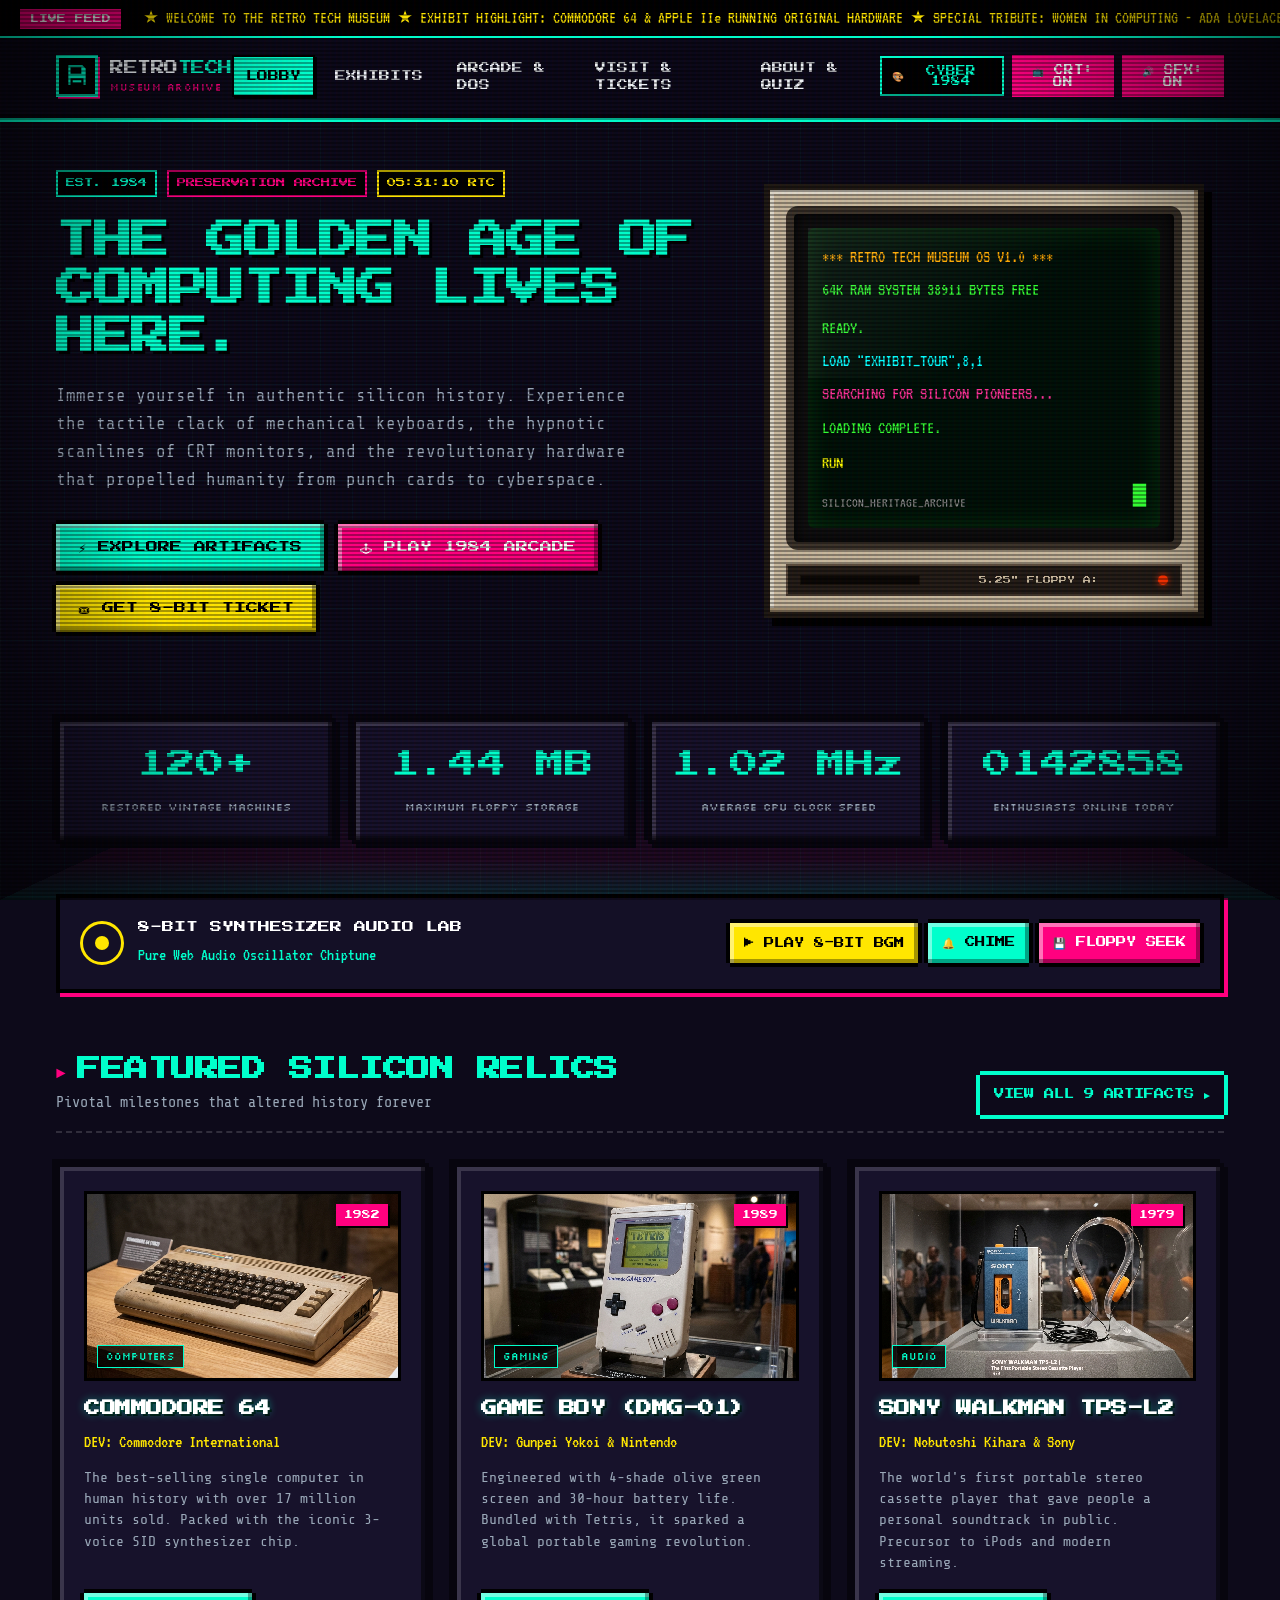
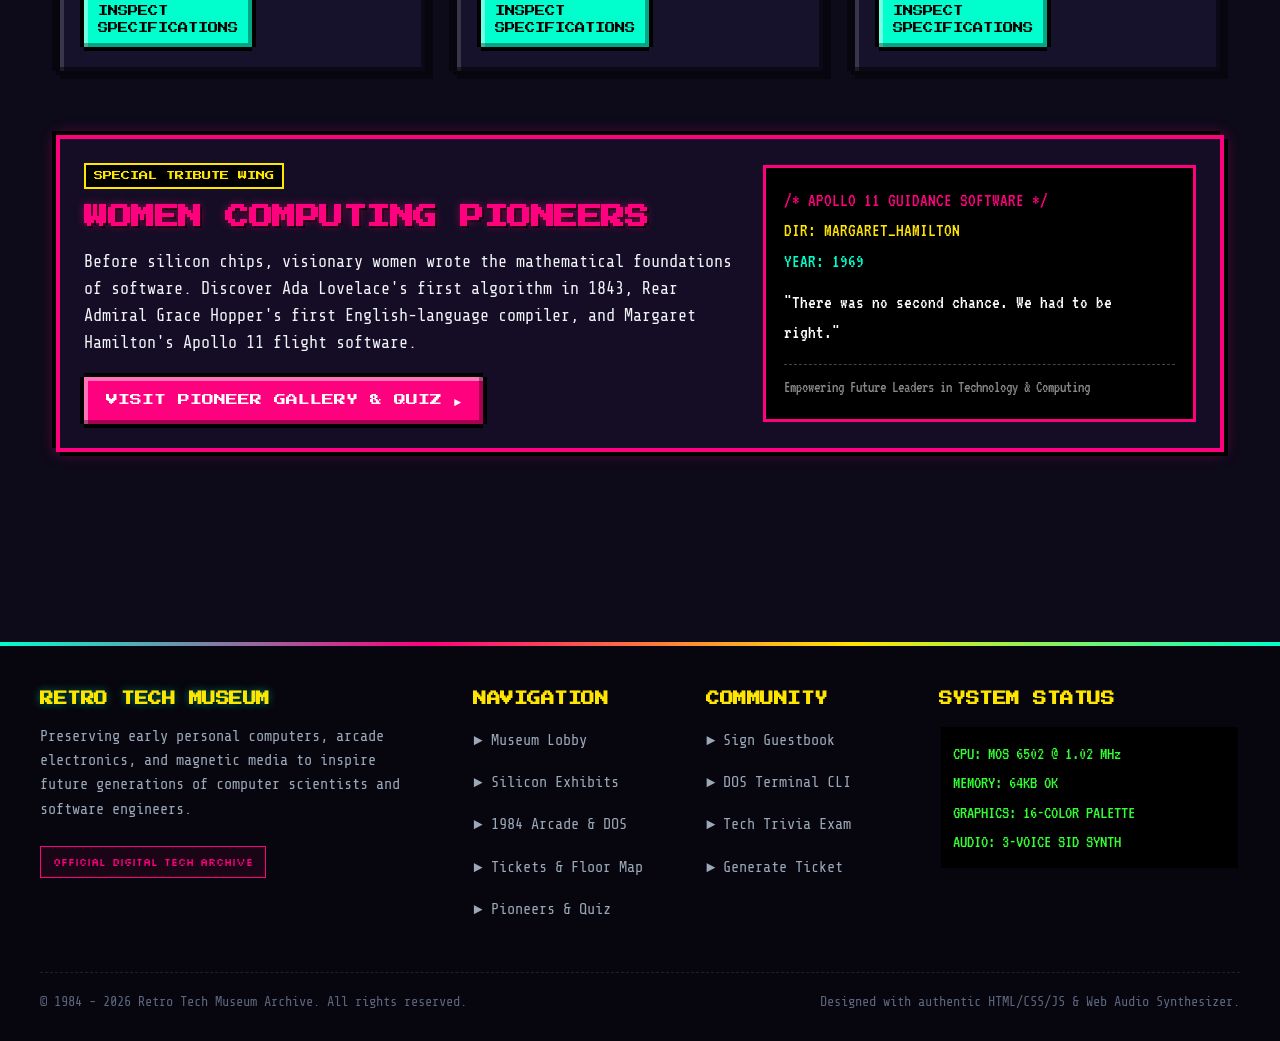
==== index.html @ 1ea94ae6 "first commit" ====
<!DOCTYPE html>
<html lang="en">
<head>
  <meta charset="UTF-8">
  <meta name="viewport" content="width=device-width, initial-scale=1.0">
  <title>Retro Tech Museum | Preserving 8-Bit, Silicon & Computing Heritage</title>
  <meta name="description" content="Step into the golden age of computing. Explore vintage microcomputers, arcade consoles, magnetic media, and the pioneering women who shaped software history.">
  <link rel="icon" type="image/svg+xml" href="favicon.svg">
  <link rel="stylesheet" href="css/style.css">
</head>
<body>
  <!-- CRT Scanline & Phosphor Overlay (Toggleable) -->
  <div id="crt-overlay" aria-hidden="true"></div>

  <!-- Perspective Horizon Grid Line -->
  <div class="cyber-horizon" aria-hidden="true"></div>

  <!-- Top Realtime Vintage Ticker -->
  <div class="retro-ticker-bar">
    <div class="ticker-content">
      <span class="ticker-tag">LIVE FEED</span>
      <span>★ WELCOME TO THE RETRO TECH MUSEUM ★ EXHIBIT HIGHLIGHT: COMMODORE 64 & APPLE IIe RUNNING ORIGINAL HARDWARE ★ SPECIAL TRIBUTE: WOMEN IN COMPUTING - ADA LOVELACE & GRACE HOPPER ★ PRESERVING SILICON HISTORY ★ STATUS: SYSTEM ONLINE 640K RAM OK ★</span>
    </div>
  </div>

  <!-- Global Retro Navigation Bar -->
  <header class="retro-header">
    <div class="nav-container">
      <a href="index.html" class="retro-logo">
        <div class="logo-icon">
          <!-- Pixel Floppy/Monitor SVG Icon -->
          <svg viewBox="0 0 24 24">
            <path d="M4 2h13l3 3v15H4V2zm2 2v6h10V4H6zm0 10v6h12v-6H6zm2 2h8v2H8v-2z"/>
          </svg>
        </div>
        <div class="logo-text">
          <span class="logo-title">RETRO<span>TECH</span></span>
          <span class="logo-subtitle">MUSEUM ARCHIVE</span>
        </div>
      </a>

      <!-- Desktop & Mobile Nav Menu -->
      <nav>
        <ul class="nav-menu">
          <li class="nav-item"><a href="index.html" class="active">LOBBY</a></li>
          <li class="nav-item"><a href="exhibits.html">EXHIBITS</a></li>
          <li class="nav-item"><a href="arcade.html">ARCADE & DOS</a></li>
          <li class="nav-item"><a href="visit.html">VISIT & TICKETS</a></li>
          <li class="nav-item"><a href="about.html">ABOUT & QUIZ</a></li>
        </ul>
      </nav>

      <!-- Hardware & Shader Controls -->
      <div class="header-controls">
        <button id="btn-toggle-theme" class="ctrl-btn" title="Cycle Retro Color Palettes">
          🎨 <span id="current-theme-label">CYBER 1984</span>
        </button>
        <button id="btn-toggle-crt" class="ctrl-btn active" title="Toggle CRT Scanline Shader">
          📺 CRT: ON
        </button>
        <button id="btn-toggle-sfx" class="ctrl-btn active" title="Toggle 8-Bit Audio Effects">
          🔊 SFX: ON
        </button>
        <button class="mobile-toggle" aria-label="Toggle navigation menu">
          ☰
        </button>
      </div>
    </div>
  </header>

  <!-- Main Lobby Page Content -->
  <main class="page-container">
    <!-- Hero Section -->
    <section class="hero-section">
      <div class="hero-content">
        <div class="hero-badge-wrap">
          <span class="pixel-badge">EST. 1984</span>
          <span class="pixel-badge pixel-badge-pink">PRESERVATION ARCHIVE</span>
          <span class="pixel-badge pixel-badge-yellow" id="retro-live-clock">--:--:-- RTC</span>
        </div>

        <h1 class="hero-title glow-text-cyan">
          THE GOLDEN AGE OF COMPUTING LIVES HERE.
        </h1>

        <p class="hero-desc">
          Immerse yourself in authentic silicon history. Experience the tactile clack of mechanical keyboards, the hypnotic scanlines of CRT monitors, and the revolutionary hardware that propelled humanity from punch cards to cyberspace.
        </p>

        <div class="hero-actions">
          <a href="exhibits.html" class="pixel-btn">
            ⚡ EXPLORE ARTIFACTS
          </a>
          <a href="arcade.html" class="pixel-btn pixel-btn-secondary">
            🕹 PLAY 1984 ARCADE
          </a>
          <a href="visit.html" class="pixel-btn pixel-btn-accent">
            🎟 GET 8-BIT TICKET
          </a>
        </div>
      </div>

      <!-- Hero CRT Computer Monitor Visualizer -->
      <div class="hero-visual">
        <div class="retro-pc-case">
          <div class="retro-screen-bezel">
            <div class="retro-screen-inner">
              <div class="screen-glare"></div>
              <div>
                <p style="color: #ffaa00; margin-bottom: 4px;">*** RETRO TECH MUSEUM OS V1.0 ***</p>
                <p>64K RAM SYSTEM  38911 BYTES FREE</p>
                <p style="color: #33ff33; margin-top: 8px;">READY.</p>
                <p style="color: #00ffff; margin-top: 4px;">LOAD "EXHIBIT_TOUR",8,1</p>
                <p style="color: #ff3399; margin-top: 4px;">SEARCHING FOR SILICON PIONEERS...</p>
                <p style="color: #33ff33; margin-top: 4px;">LOADING COMPLETE.</p>
                <p style="color: #ffff00; margin-top: 6px;">RUN</p>
              </div>
              <div style="display: flex; justify-content: space-between; align-items: flex-end;">
                <span style="font-size: 0.9rem; color: #888;">SILICON_HERITAGE_ARCHIVE</span>
                <span style="animation: driveActivity 1s infinite; font-size: 1.4rem;">█</span>
              </div>
            </div>
          </div>
          <div class="floppy-drive-slot">
            <div class="drive-bay"></div>
            <span class="drive-badge-text">5.25" FLOPPY A:</span>
            <div class="drive-led"></div>
          </div>
        </div>
      </div>
    </section>

    <!-- Museum Vital Stats Banner -->
    <section class="museum-stats-strip">
      <div class="pixel-box stat-card">
        <span class="stat-value">120+</span>
        <span class="stat-label">Restored Vintage Machines</span>
      </div>
      <div class="pixel-box stat-card">
        <span class="stat-value">1.44 MB</span>
        <span class="stat-label">Maximum Floppy Storage</span>
      </div>
      <div class="pixel-box stat-card">
        <span class="stat-value">1.02 MHz</span>
        <span class="stat-label">Average CPU Clock Speed</span>
      </div>
      <div class="pixel-box stat-card">
        <span class="stat-value" id="live-visitor-count">0142858</span>
        <span class="stat-label">Enthusiasts Online Today</span>
      </div>
    </section>

    <!-- Native Synthesizer Audio Deck Component -->
    <section class="retro-audio-deck">
      <div class="audio-info">
        <div class="cassette-spool" title="Audio Reel"></div>
        <div>
          <div class="audio-title">8-BIT SYNTHESIZER AUDIO LAB</div>
          <div class="audio-sub">Pure Web Audio Oscillator Chiptune</div>
        </div>
      </div>

      <div class="audio-controls">
        <button id="btn-toggle-bgm" class="pixel-btn pixel-btn-sm pixel-btn-accent">
          ▶ PLAY 8-BIT BGM
        </button>
        <button class="pixel-btn pixel-btn-sm" onclick="if(window.retroAudio) window.retroAudio.playBootChime()">
          🔔 CHIME
        </button>
        <button class="pixel-btn pixel-btn-sm pixel-btn-secondary" onclick="if(window.retroAudio) window.retroAudio.playDiskSeek()">
          💾 FLOPPY SEEK
        </button>
      </div>
    </section>

    <!-- Highlighted Artifacts Showcase -->
    <section style="margin: 60px 0;">
      <div class="section-header">
        <div>
          <h2 class="section-title">FEATURED SILICON RELICS</h2>
          <p class="section-subtitle">Pivotal milestones that altered history forever</p>
        </div>
        <a href="exhibits.html" class="pixel-btn pixel-btn-sm pixel-btn-outline">VIEW ALL 9 ARTIFACTS ►</a>
      </div>

      <div class="exhibits-grid">
        <!-- Card 1: Commodore 64 -->
        <article class="pixel-box pixel-box-interactive exhibit-card">
          <div class="exhibit-img-frame">
            <span class="exhibit-year-pill">1982</span>
            <span class="exhibit-category-tag">COMPUTERS</span>
            <img src="images/c64.jpg" alt="Commodore 64 Real Artifact" class="exhibit-real-img" loading="lazy">
          </div>
          <h3 class="exhibit-title glow-text-cyan">Commodore 64</h3>
          <div class="exhibit-meta">
            <span>DEV: Commodore International</span>
          </div>
          <p class="exhibit-summary">The best-selling single computer in human history with over 17 million units sold. Packed with the iconic 3-voice SID synthesizer chip.</p>
          <div class="exhibit-card-actions">
            <a href="exhibits.html" class="pixel-btn pixel-btn-sm">INSPECT SPECIFICATIONS</a>
          </div>
        </article>

        <!-- Card 2: Game Boy DMG-01 -->
        <article class="pixel-box pixel-box-interactive exhibit-card">
          <div class="exhibit-img-frame">
            <span class="exhibit-year-pill">1989</span>
            <span class="exhibit-category-tag">GAMING</span>
            <img src="images/gameboy.jpg" alt="Game Boy DMG-01 Real Artifact" class="exhibit-real-img" loading="lazy">
          </div>
          <h3 class="exhibit-title glow-text-cyan">Game Boy (DMG-01)</h3>
          <div class="exhibit-meta">
            <span>DEV: Gunpei Yokoi & Nintendo</span>
          </div>
          <p class="exhibit-summary">Engineered with 4-shade olive green screen and 30-hour battery life. Bundled with Tetris, it sparked a global portable gaming revolution.</p>
          <div class="exhibit-card-actions">
            <a href="exhibits.html" class="pixel-btn pixel-btn-sm">INSPECT SPECIFICATIONS</a>
          </div>
        </article>

        <!-- Card 3: Sony Walkman TPS-L2 -->
        <article class="pixel-box pixel-box-interactive exhibit-card">
          <div class="exhibit-img-frame">
            <span class="exhibit-year-pill">1979</span>
            <span class="exhibit-category-tag">AUDIO</span>
            <img src="images/walkman.jpg" alt="Sony Walkman TPS-L2 Real Artifact" class="exhibit-real-img" loading="lazy">
          </div>
          <h3 class="exhibit-title glow-text-cyan">Sony Walkman TPS-L2</h3>
          <div class="exhibit-meta">
            <span>DEV: Nobutoshi Kihara & Sony</span>
          </div>
          <p class="exhibit-summary">The world's first portable stereo cassette player that gave people a personal soundtrack in public. Precursor to iPods and modern streaming.</p>
          <div class="exhibit-card-actions">
            <a href="exhibits.html" class="pixel-btn pixel-btn-sm">INSPECT SPECIFICATIONS</a>
          </div>
        </article>
      </div>
    </section>

    <!-- Pioneer Women in Tech Highlight -->
    <section class="pixel-box pixel-box-pink" style="margin: 50px 0; background: #140d25;">
      <div style="display: grid; grid-template-columns: 1.2fr 0.8fr; gap: 30px; align-items: center;">
        <div>
          <span class="pixel-badge pixel-badge-yellow" style="margin-bottom: 12px;">SPECIAL TRIBUTE WING</span>
          <h2 class="glow-text-pink" style="font-size: 1.5rem; margin-bottom: 14px;">WOMEN COMPUTING PIONEERS</h2>
          <p style="font-family: var(--font-tech); font-size: 1.05rem; line-height: 1.6; margin-bottom: 20px; color: var(--text-main);">
            Before silicon chips, visionary women wrote the mathematical foundations of software. Discover Ada Lovelace's first algorithm in 1843, Rear Admiral Grace Hopper's first English-language compiler, and Margaret Hamilton's Apollo 11 flight software.
          </p>
          <a href="about.html" class="pixel-btn pixel-btn-secondary">
            VISIT PIONEER GALLERY & QUIZ ►
          </a>
        </div>
        <div style="background: #000; border: 3px solid var(--secondary); padding: 18px; font-family: var(--font-terminal); font-size: 1.2rem; color: #ff007f;">
          <p>/* APOLLO 11 GUIDANCE SOFTWARE */</p>
          <p style="color: #ffe600;">DIR: MARGARET_HAMILTON</p>
          <p style="color: #00ffcc;">YEAR: 1969</p>
          <p style="color: #fff; margin-top: 10px;">"There was no second chance. We had to be right."</p>
          <div style="margin-top: 15px; border-top: 1px dashed #444; padding-top: 10px; color: #888; font-size: 1rem;">
            Empowering Future Leaders in Technology & Computing
          </div>
        </div>
      </div>
    </section>
  </main>

  <!-- Global Retro Footer -->
  <footer class="retro-footer">
    <div class="footer-container">
      <div class="footer-col">
        <h4 class="glow-text-cyan">RETRO TECH MUSEUM</h4>
        <p style="font-size: 0.95rem; color: var(--text-muted); margin-bottom: 16px; max-width: 380px;">
          Preserving early personal computers, arcade electronics, and magnetic media to inspire future generations of computer scientists and software engineers.
        </p>
        <span class="school-tribute-badge">Official Digital Tech Archive</span>
      </div>

      <div class="footer-col">
        <h4>NAVIGATION</h4>
        <ul class="footer-links">
          <li><a href="index.html">► Museum Lobby</a></li>
          <li><a href="exhibits.html">► Silicon Exhibits</a></li>
          <li><a href="arcade.html">► 1984 Arcade & DOS</a></li>
          <li><a href="visit.html">► Tickets & Floor Map</a></li>
          <li><a href="about.html">► Pioneers & Quiz</a></li>
        </ul>
      </div>

      <div class="footer-col">
        <h4>COMMUNITY</h4>
        <ul class="footer-links">
          <li><a href="visit.html#guestbook">► Sign Guestbook</a></li>
          <li><a href="arcade.html#terminal">► DOS Terminal CLI</a></li>
          <li><a href="about.html#quiz">► Tech Trivia Exam</a></li>
          <li><a href="visit.html#tickets">► Generate Ticket</a></li>
        </ul>
      </div>

      <div class="footer-col">
        <h4>SYSTEM STATUS</h4>
        <div style="background: #000; border: 2px solid var(--border-dark); padding: 12px; font-family: var(--font-terminal); font-size: 1.15rem; color: #33ff33;">
          <p>CPU: MOS 6502 @ 1.02 MHz</p>
          <p>MEMORY: 64KB OK</p>
          <p>GRAPHICS: 16-COLOR PALETTE</p>
          <p>AUDIO: 3-VOICE SID SYNTH</p>
        </div>
      </div>
    </div>

    <div class="footer-bottom">
      <div>&copy; 1984 - 2026 Retro Tech Museum Archive. All rights reserved.</div>
      <div>Designed with authentic HTML/CSS/JS & Web Audio Synthesizer.</div>
    </div>
  </footer>

  <!-- Scripts -->
  <script src="js/audio.js"></script>
  <script src="js/common.js"></script>
</body>
</html>
---- css/style.css ----
/* ==========================================================================
   RETRO TECH MUSEUM - DESIGN SYSTEM & STYLESHEET
   Authentic 8-Bit / 16-Bit Pixel Aesthetic with CRT Shaders & Modern Polish
   Fully Mobile-Responsive, Touch-Optimized & Enhanced UX Layout
   ========================================================================== */

/* --- GOOGLE FONTS IMPORT --- */
@import url('https://fonts.googleapis.com/css2?family=Press+Start+2P&family=VT323&family=Silkscreen:wght@400;700&family=Share+Tech+Mono&display=swap');

/* --- CSS VARIABLES & THEMES --- */
:root {
  /* Default Palette: Neon Cyber Arcade (1984) */
  --bg-deep: #0d0a1a;
  --bg-surface: #17122b;
  --bg-card: #201a3d;
  --bg-card-hover: #2b2252;
  
  --primary: #00ffcc;       /* Cyber Teal */
  --primary-glow: rgba(0, 255, 204, 0.45);
  --secondary: #ff007f;     /* Synth Neon Pink */
  --secondary-glow: rgba(255, 0, 127, 0.45);
  --accent: #ffe600;        /* Retro Arcade Yellow */
  --accent-glow: rgba(255, 230, 0, 0.4);
  --purple: #9d4edd;
  --purple-glow: rgba(157, 78, 221, 0.4);
  
  --text-main: #f0f4f8;
  --text-muted: #9aa8b8;
  --text-dim: #5c677d;
  
  --pixel-border-color: #00ffcc;
  --border-dark: #07050e;
  
  /* Fonts */
  --font-pixel: 'Press Start 2P', monospace, system-ui;
  --font-pixel-condensed: 'Silkscreen', monospace;
  --font-terminal: 'VT323', monospace;
  --font-tech: 'Share Tech Mono', monospace;

  /* Spacing */
  --pixel-unit: 4px;
  --nav-height: 76px;
  --container-max: 1200px;
}

/* Phosphor Green CRT Theme */
body.theme-phosphor {
  --bg-deep: #041008;
  --bg-surface: #0a1f10;
  --bg-card: #0f2d18;
  --bg-card-hover: #153e21;
  --primary: #33ff33;
  --primary-glow: rgba(51, 255, 51, 0.5);
  --secondary: #20bf20;
  --secondary-glow: rgba(32, 191, 32, 0.4);
  --accent: #80ff80;
  --accent-glow: rgba(128, 255, 128, 0.4);
  --text-main: #b8ffb8;
  --text-muted: #5caa5c;
  --pixel-border-color: #33ff33;
}

/* Amber CRT Theme */
body.theme-amber {
  --bg-deep: #140b00;
  --bg-surface: #221200;
  --bg-card: #331d03;
  --bg-card-hover: #482a06;
  --primary: #ffaa00;
  --primary-glow: rgba(255, 170, 0, 0.5);
  --secondary: #ff6600;
  --secondary-glow: rgba(255, 102, 0, 0.4);
  --accent: #ffd166;
  --accent-glow: rgba(255, 209, 102, 0.4);
  --text-main: #ffe4b3;
  --text-muted: #aa7d39;
  --pixel-border-color: #ffaa00;
}

/* Game Boy DMG Classic Theme */
body.theme-gameboy {
  --bg-deep: #0f380f;
  --bg-surface: #306230;
  --bg-card: #306230;
  --bg-card-hover: #427c42;
  --primary: #9bbc0f;
  --primary-glow: rgba(155, 188, 15, 0.4);
  --secondary: #8bac0f;
  --secondary-glow: rgba(139, 172, 15, 0.4);
  --accent: #e0f8d0;
  --accent-glow: rgba(224, 248, 208, 0.4);
  --text-main: #e0f8d0;
  --text-muted: #9bbc0f;
  --pixel-border-color: #9bbc0f;
}

/* --- BASE & RESETS --- */
*, *::before, *::after {
  box-sizing: border-box;
  margin: 0;
  padding: 0;
  -webkit-tap-highlight-color: transparent;
}

html {
  font-size: 16px;
  scroll-behavior: smooth;
  image-rendering: pixelated;
  image-rendering: -moz-crisp-edges;
  image-rendering: crisp-edges;
}

body {
  background-color: var(--bg-deep);
  color: var(--text-main);
  font-family: var(--font-tech);
  line-height: 1.6;
  overflow-x: hidden;
  position: relative;
  min-height: 100vh;
  cursor: url("data:image/svg+xml,%3Csvg xmlns='http://www.w3.org/2000/svg' width='20' height='20' viewBox='0 0 20 20'%3E%3Cpolygon points='0,0 0,16 5,12 8,19 11,18 8,11 15,11' fill='%2300ffcc' stroke='%23000' stroke-width='1'/%3E%3C/svg%3E"), auto;
  transition: background-color 0.3s ease, color 0.3s ease;
}

a, button, input, select, textarea {
  cursor: url("data:image/svg+xml,%3Csvg xmlns='http://www.w3.org/2000/svg' width='20' height='20' viewBox='0 0 20 20'%3E%3Cpolygon points='5,0 8,0 8,7 13,7 13,10 8,10 8,16 5,16' fill='%23ff007f' stroke='%23000' stroke-width='1' transform='rotate(20 10 10)'/%3E%3C/svg%3E"), pointer;
}

/* Accessible focus styling */
:focus-visible {
  outline: 3px solid var(--accent);
  outline-offset: 3px;
}

/* Background Retro Grid Matrix */
body::before {
  content: "";
  position: fixed;
  top: 0;
  left: 0;
  width: 100%;
  height: 100%;
  background-image: 
    linear-gradient(rgba(0, 255, 204, 0.04) 1px, transparent 1px),
    linear-gradient(90deg, rgba(0, 255, 204, 0.04) 1px, transparent 1px);
  background-size: 32px 32px;
  pointer-events: none;
  z-index: -2;
}

/* Animated Horizon Cyber Sunset Line on Pages */
.cyber-horizon {
  position: fixed;
  bottom: 0;
  left: 0;
  width: 100%;
  height: 220px;
  background: linear-gradient(180deg, transparent 0%, rgba(255, 0, 127, 0.08) 70%, rgba(0, 255, 204, 0.12) 100%);
  pointer-events: none;
  z-index: -1;
  transform: perspective(300px) rotateX(45deg);
  transform-origin: bottom center;
}

/* --- CRT SCANLINES & SCREEN EFFECT (TOGGLEABLE) --- */
#crt-overlay {
  position: fixed;
  top: 0;
  left: 0;
  width: 100vw;
  height: 100vh;
  pointer-events: none;
  z-index: 99999;
  background: 
    linear-gradient(rgba(18, 16, 16, 0) 50%, rgba(0, 0, 0, 0.35) 50%),
    linear-gradient(90deg, rgba(255, 0, 0, 0.03), rgba(0, 255, 0, 0.01), rgba(0, 0, 255, 0.03));
  background-size: 100% 4px, 6px 100%;
  opacity: 0.95;
  transition: opacity 0.3s ease;
}

#crt-overlay::before {
  content: " ";
  display: block;
  position: absolute;
  top: 0; left: 0; bottom: 0; right: 0;
  background: radial-gradient(circle at center, transparent 65%, rgba(0, 0, 0, 0.6) 100%);
  pointer-events: none;
}

#crt-overlay.disabled {
  display: none !important;
}

/* Subtle Screen Flicker */
@keyframes flicker {
  0% { opacity: 0.97; }
  50% { opacity: 1; }
  52% { opacity: 0.92; }
  54% { opacity: 0.99; }
  100% { opacity: 0.97; }
}

body.crt-flicker-active #crt-overlay {
  animation: flicker 0.15s infinite;
}

/* --- RETRO SYSTEM BOOT PRELOADER --- */
#retro-preloader {
  position: fixed;
  top: 0;
  left: 0;
  width: 100vw;
  height: 100vh;
  background: #05030a;
  z-index: 999999;
  display: flex;
  align-items: center;
  justify-content: center;
  padding: 20px;
  transition: opacity 0.45s cubic-bezier(0.16, 1, 0.3, 1), visibility 0.45s ease;
}

#retro-preloader.loaded {
  opacity: 0;
  visibility: hidden;
  pointer-events: none;
}

.preloader-terminal {
  max-width: 540px;
  width: 100%;
  background: #000;
  border: 4px solid var(--primary);
  box-shadow: 
    -6px -6px 0 0 #000,
    6px 6px 0 0 #000,
    0 0 35px var(--primary-glow);
  padding: 24px;
  font-family: var(--font-terminal);
  color: #33ff33;
  position: relative;
}

.preloader-header {
  display: flex;
  justify-content: space-between;
  border-bottom: 2px solid #222;
  padding-bottom: 8px;
  margin-bottom: 16px;
  font-size: 1.15rem;
  color: #888;
}

.preloader-content {
  font-size: 1.25rem;
  line-height: 1.5;
}

.preloader-line {
  margin-bottom: 6px;
}

.preloader-progress-wrap {
  margin: 18px 0;
  display: flex;
  align-items: center;
  gap: 12px;
}

.preloader-progress-bar {
  flex-grow: 1;
  height: 18px;
  background: #111;
  border: 2px solid var(--primary);
  padding: 2px;
  position: relative;
}

.preloader-progress-fill {
  height: 100%;
  width: 0%;
  background: var(--primary);
  box-shadow: 0 0 10px var(--primary-glow);
  transition: width 0.12s ease;
}

.preloader-pct {
  font-family: var(--font-pixel);
  font-size: 0.65rem;
  color: var(--accent);
  min-width: 48px;
}

.preloader-status {
  font-size: 1.25rem;
  margin-top: 10px;
}

.preloader-blink {
  animation: preloaderCursor 0.7s infinite;
}

@keyframes preloaderCursor {
  0%, 100% { opacity: 1; }
  50% { opacity: 0; }
}

.preloader-footer {
  margin-top: 18px;
  padding-top: 10px;
  border-top: 1px dashed #333;
  display: flex;
  justify-content: space-between;
  align-items: center;
  font-size: 0.95rem;
  color: #666;
}

.preloader-skip-btn {
  background: transparent;
  border: 1px solid var(--secondary);
  color: var(--secondary);
  font-family: var(--font-pixel);
  font-size: 0.55rem;
  padding: 4px 8px;
  cursor: pointer;
  transition: all 0.15s ease;
}

.preloader-skip-btn:hover {
  background: var(--secondary);
  color: #fff;
}

/* --- TYPOGRAPHY --- */
h1, h2, h3, h4, .pixel-font {
  font-family: var(--font-pixel);
  letter-spacing: -0.5px;
  line-height: 1.4;
  text-transform: uppercase;
}

.sub-pixel-font {
  font-family: var(--font-pixel-condensed);
  letter-spacing: 0.5px;
}

.terminal-font {
  font-family: var(--font-terminal);
  font-size: 1.35rem;
  letter-spacing: 1px;
}

.glow-text-cyan {
  color: var(--primary);
  text-shadow: 0 0 8px var(--primary-glow), 2px 2px 0px #000;
}

.glow-text-pink {
  color: var(--secondary);
  text-shadow: 0 0 8px var(--secondary-glow), 2px 2px 0px #000;
}

.glow-text-yellow {
  color: var(--accent);
  text-shadow: 0 0 8px var(--accent-glow), 2px 2px 0px #000;
}

/* --- PIXEL BOX & BORDER UTILITIES --- */
.pixel-box {
  background: var(--bg-surface);
  position: relative;
  border: 4px solid var(--border-dark);
  box-shadow: 
    -4px -4px 0 0 var(--border-dark),
    4px 4px 0 0 var(--border-dark),
    inset -4px -4px 0 0 rgba(0, 0, 0, 0.5),
    inset 4px 4px 0 0 rgba(255, 255, 255, 0.15);
  padding: 24px;
  transition: transform 0.2s cubic-bezier(0.1, 0.9, 0.2, 1), box-shadow 0.2s ease, border-color 0.2s ease;
}

.pixel-box-interactive:hover {
  transform: translateY(-4px);
  border-color: var(--primary);
  box-shadow: 
    -4px -4px 0 0 var(--border-dark),
    4px 4px 0 0 var(--border-dark),
    0 8px 16px var(--primary-glow);
}

.pixel-box-cyan {
  border-color: var(--primary);
  box-shadow: 
    -4px -4px 0 0 #000,
    4px 4px 0 0 #000,
    0 0 14px var(--primary-glow);
}

.pixel-box-pink {
  border-color: var(--secondary);
  box-shadow: 
    -4px -4px 0 0 #000,
    4px 4px 0 0 #000,
    0 0 14px var(--secondary-glow);
}

.pixel-box-yellow {
  border-color: var(--accent);
  box-shadow: 
    -4px -4px 0 0 #000,
    4px 4px 0 0 #000,
    0 0 14px var(--accent-glow);
}

/* --- PIXEL BUTTONS --- */
.pixel-btn {
  display: inline-flex;
  align-items: center;
  justify-content: center;
  gap: 10px;
  font-family: var(--font-pixel);
  font-size: 0.75rem;
  padding: 14px 22px;
  min-height: 44px; /* Touch target excellence */
  text-decoration: none;
  text-transform: uppercase;
  color: #000;
  background-color: var(--primary);
  border: none;
  position: relative;
  box-shadow: 
    -4px 0 0 0 #000,
    4px 0 0 0 #000,
    0 -4px 0 0 #000,
    0 4px 0 0 #000,
    inset -4px -4px 0 0 rgba(0, 0, 0, 0.35),
    inset 4px 4px 0 0 rgba(255, 255, 255, 0.45);
  cursor: pointer;
  transition: all 0.1s ease;
  user-select: none;
  touch-action: manipulation;
}

.pixel-btn:hover {
  background-color: #fff;
  color: #000;
  box-shadow: 
    -4px 0 0 0 #000,
    4px 0 0 0 #000,
    0 -4px 0 0 #000,
    0 4px 0 0 #000,
    0 0 12px var(--primary-glow);
}

.pixel-btn:active {
  transform: translateY(3px);
  box-shadow: 
    -4px 0 0 0 #000,
    4px 0 0 0 #000,
    0 -4px 0 0 #000,
    0 4px 0 0 #000,
    inset 4px 4px 0 0 rgba(0, 0, 0, 0.5);
}

.pixel-btn-secondary {
  background-color: var(--secondary);
  color: #fff;
}
.pixel-btn-secondary:hover {
  background-color: #ff3399;
  color: #fff;
  box-shadow: 
    -4px 0 0 0 #000,
    4px 0 0 0 #000,
    0 -4px 0 0 #000,
    0 4px 0 0 #000,
    0 0 14px var(--secondary-glow);
}

.pixel-btn-accent {
  background-color: var(--accent);
  color: #000;
}
.pixel-btn-accent:hover {
  background-color: #fff266;
  color: #000;
  box-shadow: 
    -4px 0 0 0 #000,
    4px 0 0 0 #000,
    0 -4px 0 0 #000,
    0 4px 0 0 #000,
    0 0 14px var(--accent-glow);
}

.pixel-btn-outline {
  background: transparent;
  color: var(--primary);
  box-shadow: 
    -4px 0 0 0 var(--primary),
    4px 0 0 0 var(--primary),
    0 -4px 0 0 var(--primary),
    0 4px 0 0 var(--primary);
}
.pixel-btn-outline:hover {
  background-color: var(--primary);
  color: #000;
}

.pixel-btn-sm {
  font-size: 0.65rem;
  padding: 10px 14px;
  min-height: 40px;
}

/* --- BADGES & TAGS --- */
.pixel-badge {
  display: inline-block;
  font-family: var(--font-pixel);
  font-size: 0.58rem;
  padding: 4px 8px;
  background-color: #000;
  border: 2px solid var(--primary);
  color: var(--primary);
  text-transform: uppercase;
}
.pixel-badge-pink {
  border-color: var(--secondary);
  color: var(--secondary);
}
.pixel-badge-yellow {
  border-color: var(--accent);
  color: var(--accent);
}

/* --- HEADER & NAVIGATION BAR --- */
.retro-header {
  position: sticky;
  top: 0;
  width: 100%;
  z-index: 1000;
  background: rgba(13, 10, 26, 0.95);
  backdrop-filter: blur(10px);
  border-bottom: 4px solid var(--border-dark);
  box-shadow: 0 4px 0 0 var(--primary);
}

.nav-container {
  max-width: var(--container-max);
  margin: 0 auto;
  padding: 0 16px;
  height: var(--nav-height);
  display: flex;
  align-items: center;
  justify-content: space-between;
}

/* Brand Logo */
.retro-logo {
  display: flex;
  align-items: center;
  gap: 12px;
  text-decoration: none;
  color: inherit;
  flex-shrink: 0;
}

.logo-icon {
  width: 42px;
  height: 42px;
  background: #000;
  border: 3px solid var(--primary);
  display: flex;
  align-items: center;
  justify-content: center;
  position: relative;
  box-shadow: 2px 2px 0 0 var(--secondary);
}

.logo-icon svg {
  width: 26px;
  height: 26px;
  fill: var(--primary);
}

.logo-text {
  display: flex;
  flex-direction: column;
}

.logo-title {
  font-family: var(--font-pixel);
  font-size: 0.88rem;
  color: var(--text-main);
  letter-spacing: -0.5px;
}

.logo-title span {
  color: var(--primary);
}

.logo-subtitle {
  font-family: var(--font-pixel-condensed);
  font-size: 0.6rem;
  color: var(--secondary);
  letter-spacing: 0.5px;
}

/* Nav Links */
.nav-menu {
  display: flex;
  align-items: center;
  list-style: none;
  gap: 6px;
}

.nav-item a {
  display: block;
  font-family: var(--font-pixel);
  font-size: 0.68rem;
  padding: 10px 12px;
  color: var(--text-main);
  text-decoration: none;
  position: relative;
  transition: all 0.15s ease;
  border: 2px solid transparent;
}

.nav-item a:hover {
  color: var(--primary);
  border-color: var(--primary);
  background: rgba(0, 255, 204, 0.1);
  transform: translateY(-2px);
}

.nav-item a.active {
  color: #000;
  background-color: var(--primary);
  border-color: #000;
  box-shadow: 2px 2px 0 0 #000;
}

/* Control Hub (Theme, Sound, CRT) */
.header-controls {
  display: flex;
  align-items: center;
  gap: 8px;
}

.ctrl-btn {
  background: #000;
  border: 2px solid var(--primary);
  color: var(--primary);
  font-family: var(--font-pixel);
  font-size: 0.6rem;
  padding: 8px 10px;
  min-height: 38px;
  cursor: pointer;
  display: flex;
  align-items: center;
  gap: 6px;
  transition: all 0.15s ease;
  user-select: none;
  touch-action: manipulation;
}

.ctrl-btn:hover {
  background: var(--primary);
  color: #000;
}

.ctrl-btn.active {
  background: var(--secondary);
  border-color: var(--secondary);
  color: #fff;
}

/* Mobile Toggle Hamburger */
.mobile-toggle {
  display: none;
  background: #000;
  border: 2px solid var(--primary);
  color: var(--primary);
  padding: 8px 12px;
  min-height: 42px;
  min-width: 44px;
  font-size: 1.3rem;
  cursor: pointer;
  user-select: none;
  touch-action: manipulation;
}

/* Top Ticker Bar */
.retro-ticker-bar {
  background: #000;
  color: var(--accent);
  border-bottom: 2px solid var(--primary);
  font-family: var(--font-terminal);
  font-size: 1.1rem;
  padding: 4px 0;
  overflow: hidden;
  white-space: nowrap;
  display: flex;
  align-items: center;
}

.ticker-tag {
  background: var(--secondary);
  color: #fff;
  font-family: var(--font-pixel);
  font-size: 0.55rem;
  padding: 3px 10px;
  margin-right: 15px;
  display: inline-block;
  flex-shrink: 0;
}

.ticker-content {
  display: inline-block;
  animation: tickerScroll 30s linear infinite;
  padding-left: 20px;
}

@keyframes tickerScroll {
  0% { transform: translateX(0); }
  100% { transform: translateX(-50%); }
}

/* --- MAIN CONTAINER --- */
.page-container {
  max-width: var(--container-max);
  margin: 0 auto;
  padding: 32px 16px 80px;
}

/* --- HERO SECTION (INDEX) --- */
.hero-section {
  display: grid;
  grid-template-columns: 1.15fr 0.85fr;
  gap: 40px;
  align-items: center;
  padding: 20px 0 50px;
}

.hero-badge-wrap {
  display: flex;
  gap: 10px;
  margin-bottom: 20px;
  flex-wrap: wrap;
}

.hero-title {
  font-size: clamp(1.4rem, 3.5vw, 2.4rem);
  line-height: 1.25;
  margin-bottom: 20px;
  text-shadow: 3px 3px 0 #000;
}

.hero-desc {
  font-size: clamp(0.95rem, 1.8vw, 1.1rem);
  color: var(--text-muted);
  margin-bottom: 30px;
  font-family: var(--font-tech);
  max-width: 580px;
}

.hero-actions {
  display: flex;
  gap: 14px;
  flex-wrap: wrap;
}

/* Hero CRT Computer Monitor Visualizer */
.hero-visual {
  position: relative;
  display: flex;
  justify-content: center;
  width: 100%;
}

.retro-pc-case {
  width: 100%;
  max-width: 440px;
  background: #c8b99e; /* Beige Vintage PC plastic */
  border: 6px solid #201a14;
  box-shadow: 
    8px 8px 0 0 #000,
    inset -4px -4px 0 0 #9f8c6e,
    inset 4px 4px 0 0 #ded7c7;
  padding: 16px;
  position: relative;
}

.retro-screen-bezel {
  background: #111;
  border: 8px solid #3d352b;
  border-radius: 12px;
  padding: 14px;
  box-shadow: inset 0 0 16px rgba(0, 0, 0, 0.9);
  position: relative;
  overflow: hidden;
}

.retro-screen-inner {
  background: #001108;
  border-radius: 6px;
  min-height: 220px;
  padding: 14px;
  color: #33ff33;
  font-family: var(--font-terminal);
  font-size: 1.15rem;
  display: flex;
  flex-direction: column;
  justify-content: space-between;
  box-shadow: inset 0 0 30px rgba(51, 255, 51, 0.15);
  position: relative;
}

.screen-glare {
  position: absolute;
  top: 0;
  left: 0;
  width: 100%;
  height: 50%;
  background: linear-gradient(135deg, rgba(255, 255, 255, 0.08) 0%, transparent 60%);
  pointer-events: none;
}

.floppy-drive-slot {
  margin-top: 14px;
  display: flex;
  justify-content: space-between;
  align-items: center;
  background: #251e18;
  padding: 8px 12px;
  border: 2px solid #5a4b3c;
}

.drive-bay {
  width: 120px;
  height: 10px;
  background: #0c0906;
  border: 1px solid #1a130c;
  position: relative;
}

.drive-led {
  width: 10px;
  height: 10px;
  background: #ff3300;
  border-radius: 50%;
  box-shadow: 0 0 6px #ff3300;
  animation: driveActivity 1.8s infinite;
}

@keyframes driveActivity {
  0%, 100% { opacity: 0.3; }
  50% { opacity: 1; }
  60% { opacity: 0.1; }
  75% { opacity: 1; }
}

.drive-badge-text {
  font-family: var(--font-pixel);
  font-size: 0.5rem;
  color: #c8b99e;
}

/* --- STATS COUNTER STRIP --- */
.museum-stats-strip {
  display: grid;
  grid-template-columns: repeat(4, 1fr);
  gap: 16px;
  margin: 36px 0 50px;
}

.stat-card {
  text-align: center;
  padding: 20px 10px;
}

.stat-value {
  font-family: var(--font-pixel);
  font-size: clamp(1.2rem, 3vw, 1.8rem);
  color: var(--primary);
  margin-bottom: 6px;
  display: block;
}

.stat-label {
  font-family: var(--font-pixel-condensed);
  font-size: 0.7rem;
  color: var(--text-muted);
  text-transform: uppercase;
}

/* --- SECTION HEADERS --- */
.section-header {
  margin-bottom: 30px;
  display: flex;
  justify-content: space-between;
  align-items: flex-end;
  flex-wrap: wrap;
  gap: 16px;
  border-bottom: 2px dashed rgba(255, 255, 255, 0.15);
  padding-bottom: 16px;
}

.section-title {
  font-size: clamp(1.1rem, 2.5vw, 1.5rem);
  color: var(--primary);
  display: flex;
  align-items: center;
  gap: 12px;
}

.section-title::before {
  content: "►";
  color: var(--secondary);
  font-size: 1rem;
}

.section-subtitle {
  color: var(--text-muted);
  font-size: 0.95rem;
  margin-top: 4px;
}

/* --- EXHIBIT CARDS GRID --- */
.exhibits-grid {
  display: grid;
  grid-template-columns: repeat(auto-fill, minmax(290px, 1fr));
  gap: 24px;
}

.exhibit-card {
  display: flex;
  flex-direction: column;
  height: 100%;
  position: relative;
}

.exhibit-img-frame {
  height: 190px;
  background: #090714;
  border: 3px solid #000;
  margin-bottom: 16px;
  position: relative;
  display: flex;
  align-items: center;
  justify-content: center;
  overflow: hidden;
}

.exhibit-real-img {
  width: 100%;
  height: 100%;
  object-fit: cover;
  display: block;
  transition: transform 0.3s ease;
}

.exhibit-card:hover .exhibit-real-img {
  transform: scale(1.06);
}

.exhibit-pixel-svg {
  width: 100%;
  height: 100%;
  display: flex;
  align-items: center;
  justify-content: center;
}

.exhibit-img-frame svg {
  width: 75%;
  height: 75%;
  max-width: 140px;
  transition: transform 0.3s ease;
}

.exhibit-card:hover .exhibit-img-frame svg {
  transform: scale(1.08);
}

.img-view-toggle-btn {
  position: absolute;
  top: 10px;
  left: 10px;
  background: rgba(0, 0, 0, 0.85);
  border: 1px solid var(--accent);
  color: var(--accent);
  font-family: var(--font-pixel);
  font-size: 0.52rem;
  padding: 4px 7px;
  cursor: pointer;
  z-index: 5;
  transition: all 0.15s ease;
  user-select: none;
}

.img-view-toggle-btn:hover {
  background: var(--accent);
  color: #000;
}

.exhibit-year-pill {
  position: absolute;
  top: 10px;
  right: 10px;
  background: var(--secondary);
  color: #fff;
  font-family: var(--font-pixel);
  font-size: 0.55rem;
  padding: 4px 8px;
  box-shadow: 2px 2px 0 0 #000;
  z-index: 5;
}

.exhibit-category-tag {
  position: absolute;
  bottom: 10px;
  left: 10px;
  background: rgba(0, 0, 0, 0.8);
  color: var(--primary);
  font-family: var(--font-pixel-condensed);
  font-size: 0.65rem;
  padding: 2px 8px;
  border: 1px solid var(--primary);
}

.exhibit-title {
  font-size: 1rem;
  margin-bottom: 8px;
  color: #fff;
}

.exhibit-meta {
  display: flex;
  gap: 12px;
  margin-bottom: 10px;
  font-family: var(--font-terminal);
  font-size: 1.15rem;
  color: var(--accent);
}

.exhibit-summary {
  font-size: 0.92rem;
  color: var(--text-muted);
  margin-bottom: 20px;
  flex-grow: 1;
  min-height: 52px;
  line-height: 1.45;
}

.exhibit-card-actions {
  display: grid;
  grid-template-columns: 1fr 1fr;
  gap: 10px;
  margin-top: auto;
  width: 100%;
}

.exhibit-card-actions .pixel-btn {
  width: 100%;
  justify-content: center;
}

/* --- AUDIO PLAYER COMPONENT (CASSETTE / SYNTH) --- */
.retro-audio-deck {
  background: #141026;
  border: 4px solid #000;
  box-shadow: 4px 4px 0 0 var(--secondary);
  padding: 20px;
  display: flex;
  align-items: center;
  justify-content: space-between;
  flex-wrap: wrap;
  gap: 16px;
  margin: 36px 0;
}

.audio-info {
  display: flex;
  align-items: center;
  gap: 14px;
}

.cassette-spool {
  width: 44px;
  height: 44px;
  border: 3px solid var(--accent);
  border-radius: 50%;
  display: flex;
  align-items: center;
  justify-content: center;
  position: relative;
  flex-shrink: 0;
  animation: rotateSpool 4s linear infinite;
  animation-play-state: paused;
}

.cassette-spool.playing {
  animation-play-state: running;
}

@keyframes rotateSpool {
  100% { transform: rotate(360deg); }
}

.cassette-spool::after {
  content: "";
  width: 14px;
  height: 14px;
  background: var(--accent);
  border-radius: 50%;
}

.audio-title {
  font-family: var(--font-pixel);
  font-size: 0.75rem;
  color: #fff;
  margin-bottom: 4px;
}

.audio-sub {
  font-family: var(--font-terminal);
  font-size: 1.1rem;
  color: var(--primary);
}

.audio-controls {
  display: flex;
  gap: 10px;
  flex-wrap: wrap;
}

/* --- TIMELINE COMPONENT --- */
.timeline-track {
  position: relative;
  padding: 20px 0;
}

.timeline-track::before {
  content: '';
  position: absolute;
  left: 20px;
  top: 0;
  bottom: 0;
  width: 4px;
  background: var(--primary);
  box-shadow: 0 0 10px var(--primary-glow);
}

.timeline-item {
  position: relative;
  padding-left: 54px;
  margin-bottom: 36px;
}

.timeline-marker {
  position: absolute;
  left: 10px;
  top: 0;
  width: 24px;
  height: 24px;
  background: #000;
  border: 4px solid var(--secondary);
  box-shadow: 2px 2px 0 0 #000;
}

.timeline-content {
  background: var(--bg-surface);
  border: 3px solid var(--border-dark);
  padding: 18px;
  box-shadow: 4px 4px 0 0 #000;
}

.timeline-year {
  font-family: var(--font-pixel);
  font-size: 0.78rem;
  color: var(--accent);
  margin-bottom: 8px;
}

/* --- ARCADE GAME CANVAS & TERMINAL --- */
.arcade-viewport-frame {
  background: #050409;
  border: 8px solid #201a3d;
  box-shadow: 
    -4px -4px 0 0 #000,
    4px 4px 0 0 #000,
    0 0 24px rgba(0, 255, 204, 0.2);
  padding: 12px;
  position: relative;
  display: flex;
  flex-direction: column;
  align-items: center;
  width: 100%;
}

#arcadeCanvas {
  background: #000;
  border: 2px solid #33ff33;
  width: 100%;
  max-width: 640px;
  aspect-ratio: 16 / 10;
  height: auto;
  display: block;
}

.arcade-dashboard {
  width: 100%;
  max-width: 640px;
  display: flex;
  justify-content: space-between;
  align-items: center;
  padding: 8px 0;
  font-family: var(--font-pixel);
  font-size: clamp(0.55rem, 1.8vw, 0.7rem);
  color: #fff;
  flex-wrap: wrap;
  gap: 6px;
}

/* Vintage DOS Terminal Emulator */
.dos-terminal-window {
  background: #000;
  border: 4px solid #444;
  box-shadow: 6px 6px 0 0 #000;
  color: #33ff33;
  font-family: var(--font-terminal);
  padding: 16px;
  min-height: 380px;
  display: flex;
  flex-direction: column;
  width: 100%;
}

.terminal-header {
  border-bottom: 2px solid #222;
  padding-bottom: 8px;
  margin-bottom: 12px;
  display: flex;
  justify-content: space-between;
  font-size: 1.05rem;
  color: #888;
  flex-wrap: wrap;
  gap: 6px;
}

.terminal-body {
  flex-grow: 1;
  overflow-y: auto;
  max-height: 340px;
  font-size: 1.25rem;
  line-height: 1.4;
  word-break: break-word;
}

.terminal-prompt-line {
  display: flex;
  align-items: center;
  gap: 8px;
  margin-top: 10px;
}

.terminal-input {
  background: transparent;
  border: none;
  color: #33ff33;
  font-family: var(--font-terminal);
  font-size: 1.25rem;
  width: 100%;
  outline: none;
  padding: 4px 0;
}

/* Quick Command Pills for Mobile / Desktop */
.terminal-quick-pills {
  margin-top: 14px;
  display: flex;
  gap: 8px;
  flex-wrap: wrap;
  align-items: center;
}

/* --- TICKET GENERATOR CANVAS & FORM --- */
.ticket-creator-grid {
  display: grid;
  grid-template-columns: 1fr 1.2fr;
  gap: 24px;
  align-items: start;
}

.ticket-form-group {
  margin-bottom: 18px;
}

.ticket-form-label {
  display: block;
  font-family: var(--font-pixel);
  font-size: 0.65rem;
  color: var(--primary);
  margin-bottom: 8px;
  text-transform: uppercase;
}

.pixel-input, .pixel-select {
  width: 100%;
  background: #000;
  border: 3px solid var(--border-dark);
  box-shadow: 2px 2px 0 0 var(--primary);
  color: #fff;
  font-family: var(--font-tech);
  font-size: 1rem;
  padding: 10px 14px;
  min-height: 44px;
  outline: none;
}

.pixel-input:focus, .pixel-select:focus {
  border-color: var(--primary);
  box-shadow: 2px 2px 0 0 var(--secondary);
}

.ticket-preview-box {
  background: #090714;
  border: 4px dashed var(--accent);
  padding: 20px;
  display: flex;
  flex-direction: column;
  align-items: center;
  justify-content: center;
  width: 100%;
  overflow: hidden;
}

#ticketCanvas {
  max-width: 100%;
  aspect-ratio: 620 / 260;
  height: auto;
  box-shadow: 0 8px 24px rgba(0,0,0,0.8);
  border: 2px solid #000;
  display: block;
}

/* --- INTERACTIVE FLOOR MAP --- */
.floor-map-wrapper {
  position: relative;
  background: #07050e;
  border: 4px solid var(--primary);
  box-shadow: 6px 6px 0 0 #000;
  padding: 16px;
  overflow-x: auto;
  -webkit-overflow-scrolling: touch;
}

.floor-grid-visual {
  width: 100%;
  min-width: 620px;
  height: 360px;
  position: relative;
  background: radial-gradient(circle, rgba(0, 255, 204, 0.15) 1px, transparent 1px);
  background-size: 20px 20px;
  border: 2px dashed rgba(255, 255, 255, 0.2);
}

.map-zone {
  position: absolute;
  background: rgba(32, 26, 61, 0.85);
  border: 2px solid var(--primary);
  box-shadow: 3px 3px 0 0 #000;
  padding: 10px;
  display: flex;
  flex-direction: column;
  justify-content: center;
  align-items: center;
  text-align: center;
  cursor: pointer;
  transition: all 0.2s ease;
  user-select: none;
}

.map-zone:hover, .map-zone.active-zone {
  background: var(--primary);
  color: #000;
  transform: translateY(-4px) scale(1.02);
  z-index: 10;
}
.map-zone:hover .zone-name, .map-zone.active-zone .zone-name {
  color: #000;
}

.zone-name {
  font-family: var(--font-pixel);
  font-size: 0.65rem;
  color: var(--primary);
  margin-bottom: 4px;
}

.zone-desc {
  font-size: 0.75rem;
  font-family: var(--font-tech);
}

/* Mobile sector switcher chips */
.mobile-sector-chips {
  display: none;
  gap: 8px;
  margin-bottom: 14px;
  overflow-x: auto;
  padding-bottom: 8px;
  white-space: nowrap;
}

/* --- MODAL DIALOG --- */
.pixel-modal-backdrop {
  position: fixed;
  top: 0;
  left: 0;
  width: 100vw;
  height: 100vh;
  background: rgba(0, 0, 0, 0.85);
  backdrop-filter: blur(4px);
  z-index: 9999;
  display: flex;
  align-items: center;
  justify-content: center;
  padding: 16px;
  opacity: 0;
  pointer-events: none;
  transition: opacity 0.2s ease;
}

.pixel-modal-backdrop.open {
  opacity: 1;
  pointer-events: auto;
}

.pixel-modal {
  background: var(--bg-surface);
  border: 4px solid var(--primary);
  box-shadow: 
    -6px -6px 0 0 #000,
    6px 6px 0 0 #000,
    0 0 30px var(--primary-glow);
  max-width: 680px;
  width: 100%;
  max-height: 90vh;
  overflow-y: auto;
  padding: 24px;
  position: relative;
  transform: scale(0.95);
  transition: transform 0.2s ease;
}

.pixel-modal-backdrop.open .pixel-modal {
  transform: scale(1);
}

.modal-close-btn {
  position: absolute;
  top: 12px;
  right: 12px;
  background: #000;
  border: 2px solid var(--secondary);
  color: var(--secondary);
  font-family: var(--font-pixel);
  font-size: 0.8rem;
  width: 36px;
  height: 36px;
  display: flex;
  align-items: center;
  justify-content: center;
  cursor: pointer;
  z-index: 10;
}

.modal-close-btn:hover {
  background: var(--secondary);
  color: #fff;
}

/* --- RETRO PIXEL TOAST NOTIFICATIONS --- */
#retro-toast-container {
  position: fixed;
  bottom: 24px;
  right: 24px;
  z-index: 10000;
  display: flex;
  flex-direction: column;
  gap: 10px;
  pointer-events: none;
}

.retro-toast {
  background: #000;
  border: 3px solid var(--primary);
  box-shadow: 4px 4px 0 0 var(--secondary);
  color: var(--primary);
  font-family: var(--font-pixel);
  font-size: 0.68rem;
  padding: 12px 18px;
  display: flex;
  align-items: center;
  gap: 10px;
  animation: slideToast 0.25s ease-out;
  pointer-events: auto;
  max-width: 320px;
}

@keyframes slideToast {
  0% { transform: translateX(100%); opacity: 0; }
  100% { transform: translateX(0); opacity: 1; }
}

/* --- BACK TO TOP RETRO BUTTON --- */
#btn-back-to-top {
  position: fixed;
  bottom: 24px;
  left: 24px;
  z-index: 900;
  display: none;
  font-size: 0.65rem;
  padding: 10px 14px;
  box-shadow: 3px 3px 0 0 #000;
}

#btn-back-to-top.visible {
  display: inline-flex;
}

/* --- FOOTER --- */
.retro-footer {
  background: #07050e;
  border-top: 4px solid var(--border-dark);
  padding: 44px 16px 28px;
  margin-top: 60px;
  position: relative;
}

.retro-footer::before {
  content: "";
  position: absolute;
  top: -4px;
  left: 0;
  width: 100%;
  height: 4px;
  background: linear-gradient(90deg, var(--primary), var(--secondary), var(--accent), var(--primary));
}

.footer-container {
  max-width: var(--container-max);
  margin: 0 auto;
  display: grid;
  grid-template-columns: 2fr 1fr 1fr 1.5fr;
  gap: 32px;
}

.footer-col h4 {
  font-size: 0.85rem;
  color: var(--accent);
  margin-bottom: 16px;
}

.footer-links {
  list-style: none;
}

.footer-links li {
  margin-bottom: 10px;
}

.footer-links a {
  color: var(--text-muted);
  text-decoration: none;
  font-size: 0.95rem;
  transition: color 0.15s ease;
  display: inline-flex;
  align-items: center;
  gap: 6px;
  padding: 4px 0;
}

.footer-links a:hover {
  color: var(--primary);
  transform: translateX(4px);
}

.footer-bottom {
  max-width: var(--container-max);
  margin: 36px auto 0;
  padding-top: 18px;
  border-top: 1px dashed rgba(255, 255, 255, 0.1);
  display: flex;
  justify-content: space-between;
  align-items: center;
  flex-wrap: wrap;
  gap: 14px;
  font-size: 0.85rem;
  color: var(--text-dim);
}

.school-tribute-badge {
  font-family: var(--font-pixel-condensed);
  font-size: 0.7rem;
  color: var(--secondary);
  border: 1px solid var(--secondary);
  padding: 6px 12px;
  background: rgba(255, 0, 127, 0.08);
  display: inline-block;
  margin-top: 8px;
}

/* ==========================================================================
   MOBILE & TABLET RESPONSIVE BREAKPOINTS (BEST-IN-CLASS UX)
   ========================================================================== */

/* Tablets & Small Laptops (<= 1024px) */
@media (max-width: 1024px) {
  .hero-section {
    grid-template-columns: 1fr;
    text-align: center;
    gap: 30px;
  }
  .hero-actions {
    justify-content: center;
  }
  .hero-badge-wrap {
    justify-content: center;
  }
  .hero-desc {
    margin-left: auto;
    margin-right: auto;
  }
  .museum-stats-strip {
    grid-template-columns: repeat(2, 1fr);
  }
  .ticket-creator-grid {
    grid-template-columns: 1fr;
  }
  .footer-container {
    grid-template-columns: 1fr 1fr;
  }
}

/* Mobile Screens (<= 768px) */
@media (max-width: 768px) {
  :root {
    --nav-height: 68px;
  }

  .nav-container {
    padding: 0 12px;
  }

  /* Compact controls in mobile header */
  .header-controls .ctrl-btn {
    padding: 6px 8px;
    font-size: 0.55rem;
  }

  #btn-toggle-theme span {
    display: none; /* Icon only on mobile header */
  }

  .mobile-toggle {
    display: flex;
    align-items: center;
    justify-content: center;
  }

  /* Mobile Drawer Navigation */
  .nav-menu {
    position: fixed;
    top: var(--nav-height);
    left: 0;
    width: 100%;
    height: calc(100vh - var(--nav-height));
    background: rgba(13, 10, 26, 0.98);
    backdrop-filter: blur(12px);
    border-bottom: 4px solid var(--primary);
    flex-direction: column;
    padding: 24px 20px;
    gap: 12px;
    display: none;
    box-shadow: 0 16px 30px rgba(0,0,0,0.95);
    overflow-y: auto;
    z-index: 999;
  }

  .nav-menu.mobile-open {
    display: flex;
  }

  .nav-item {
    width: 100%;
  }

  .nav-item a {
    width: 100%;
    text-align: center;
    font-size: 0.8rem;
    padding: 14px;
    background: #000;
    border: 2px solid var(--border-dark);
  }

  .nav-item a.active {
    background: var(--primary);
    color: #000;
    border-color: #fff;
  }

  /* Mobile In-Drawer Hardware Quick Controls */
  .drawer-controls-wrap {
    display: flex;
    flex-direction: column;
    gap: 10px;
    width: 100%;
    margin-top: 14px;
    padding-top: 14px;
    border-top: 2px dashed rgba(255, 255, 255, 0.2);
  }

  /* Hero & Headings */
  .hero-title {
    font-size: 1.5rem;
  }

  .hero-actions .pixel-btn {
    width: 100%;
  }

  .exhibits-grid {
    grid-template-columns: 1fr;
  }

  .retro-pc-case {
    max-width: 100%;
    padding: 12px;
  }

  .retro-screen-bezel {
    padding: 10px;
  }

  .retro-screen-inner {
    font-size: 1.05rem;
    min-height: 200px;
  }

  /* Audio deck stack */
  .retro-audio-deck {
    flex-direction: column;
    align-items: flex-start;
  }
  .audio-controls {
    width: 100%;
  }
  .audio-controls .pixel-btn {
    flex: 1;
  }

  /* Arcade Controls Deck - Handheld Layout */
  .arcade-controls-pad {
    flex-direction: column;
    gap: 12px;
  }
  .dpad-btn-group {
    width: 100%;
    justify-content: space-between;
  }
  .dpad-btn-group .pixel-btn {
    flex: 1;
    padding: 12px 10px;
  }

  /* Map chips visible on mobile */
  .mobile-sector-chips {
    display: flex;
  }

  /* Footer on mobile */
  .footer-container {
    grid-template-columns: 1fr;
    gap: 28px;
  }

  .footer-bottom {
    flex-direction: column;
    text-align: center;
  }

  /* Toast notification on mobile */
  #retro-toast-container {
    bottom: 12px;
    right: 12px;
    left: 12px;
  }
  .retro-toast {
    max-width: 100%;
  }
}

/* Very Small Phones (<= 420px) */
@media (max-width: 420px) {
  .logo-title {
    font-size: 0.78rem;
  }
  .logo-subtitle {
    display: none;
  }
  .museum-stats-strip {
    grid-template-columns: 1fr;
  }
  .stat-card {
    padding: 14px 8px;
  }
  .stat-value {
    font-size: 1.5rem;
  }
}
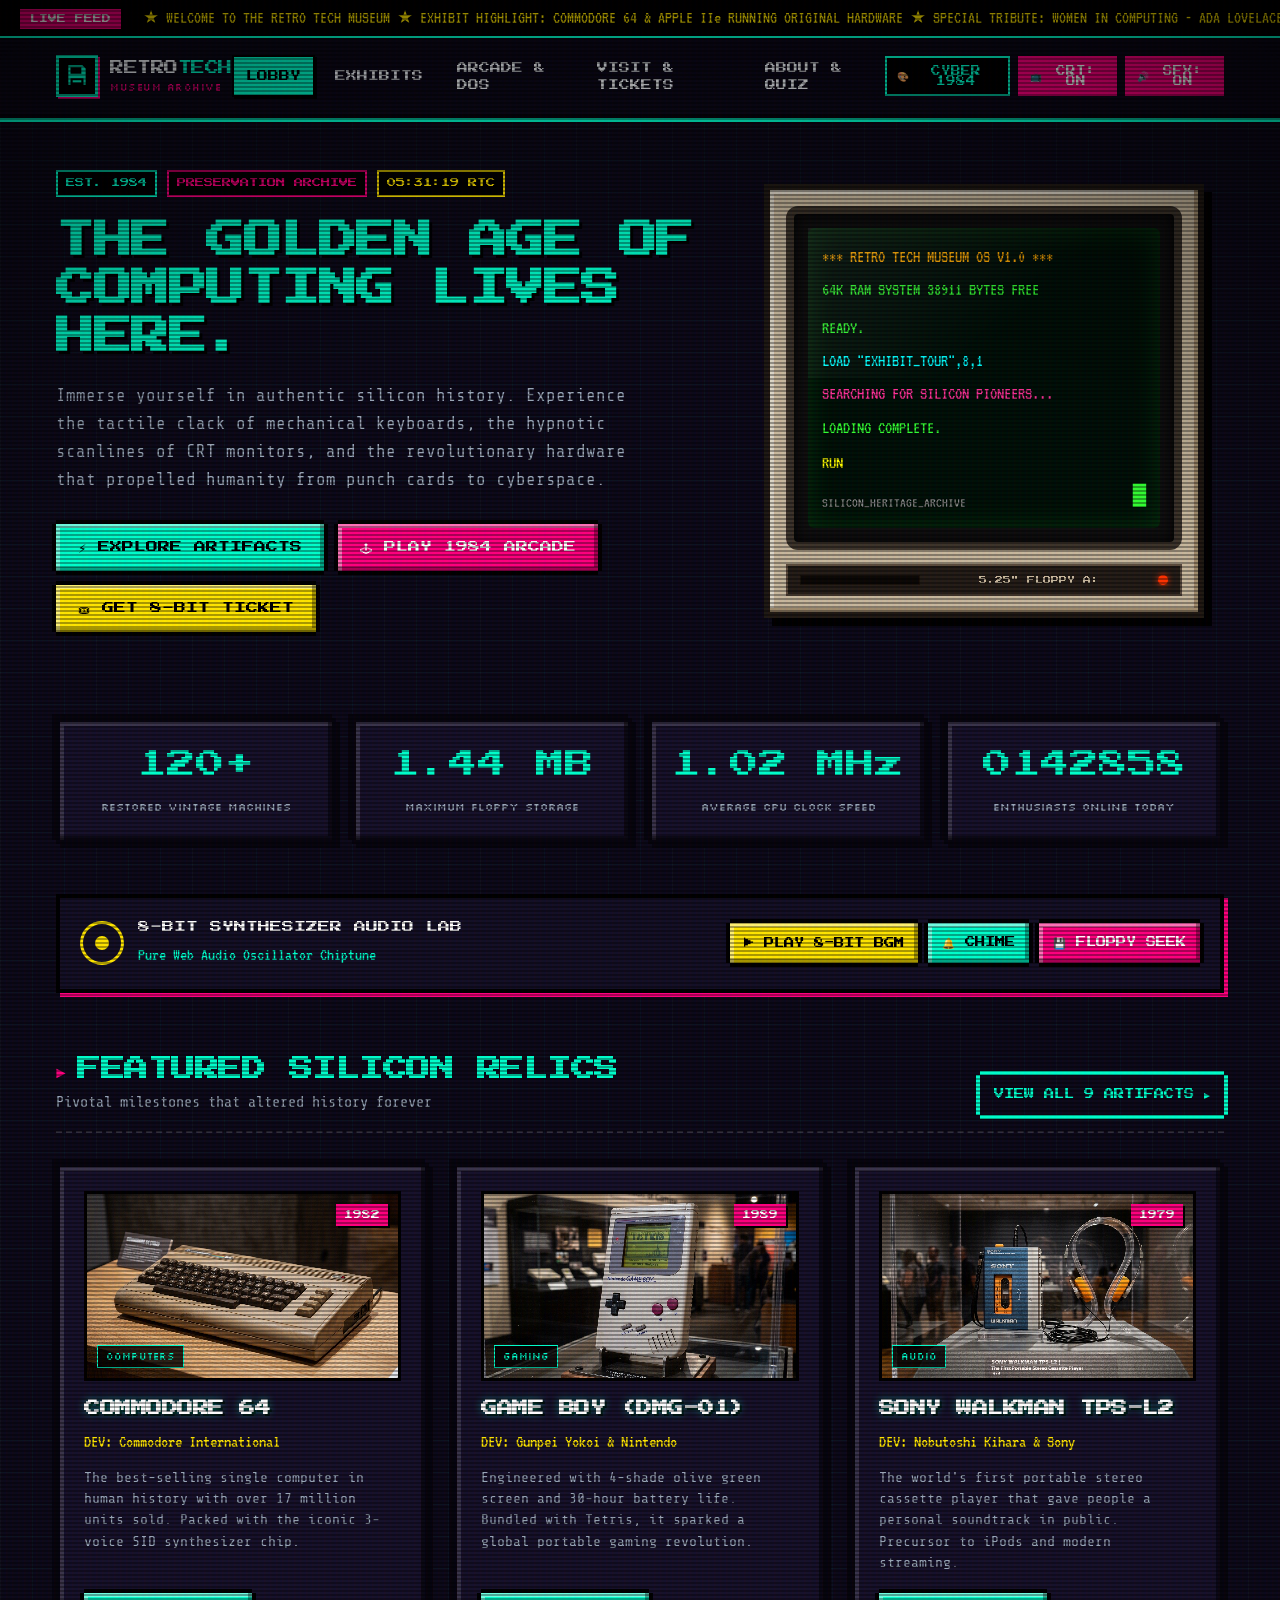
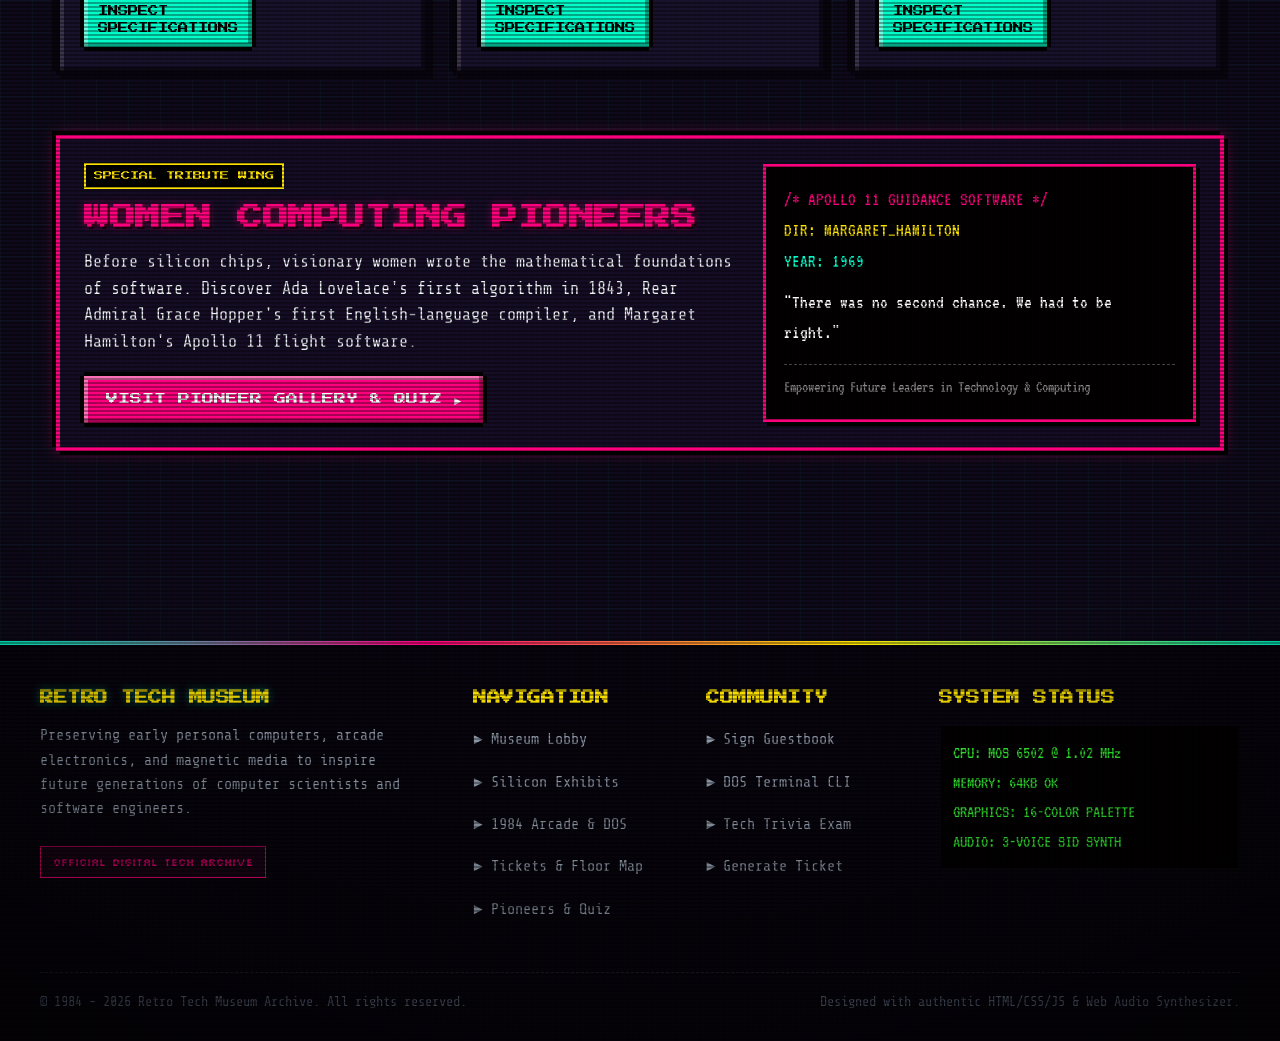
==== commit da49f06f: "ui fix" ====
--- a/index.html
+++ b/index.html
@@ -53,13 +53,13 @@
       <!-- Hardware & Shader Controls -->
       <div class="header-controls">
         <button id="btn-toggle-theme" class="ctrl-btn" title="Cycle Retro Color Palettes">
-          🎨 <span id="current-theme-label">CYBER 1984</span>
+          🎨 <span id="current-theme-label" class="ctrl-label">CYBER 1984</span>
         </button>
         <button id="btn-toggle-crt" class="ctrl-btn active" title="Toggle CRT Scanline Shader">
-          📺 CRT: ON
+          📺 <span class="ctrl-label">CRT: ON</span>
         </button>
         <button id="btn-toggle-sfx" class="ctrl-btn active" title="Toggle 8-Bit Audio Effects">
-          🔊 SFX: ON
+          🔊 <span class="ctrl-label">SFX: ON</span>
         </button>
         <button class="mobile-toggle" aria-label="Toggle navigation menu">
           ☰
@@ -238,19 +238,19 @@
     </section>
 
     <!-- Pioneer Women in Tech Highlight -->
-    <section class="pixel-box pixel-box-pink" style="margin: 50px 0; background: #140d25;">
-      <div style="display: grid; grid-template-columns: 1.2fr 0.8fr; gap: 30px; align-items: center;">
-        <div>
+    <section class="pixel-box pixel-box-pink pioneer-highlight-section">
+      <div class="pioneer-highlight-grid">
+        <div class="pioneer-content-col">
           <span class="pixel-badge pixel-badge-yellow" style="margin-bottom: 12px;">SPECIAL TRIBUTE WING</span>
-          <h2 class="glow-text-pink" style="font-size: 1.5rem; margin-bottom: 14px;">WOMEN COMPUTING PIONEERS</h2>
-          <p style="font-family: var(--font-tech); font-size: 1.05rem; line-height: 1.6; margin-bottom: 20px; color: var(--text-main);">
+          <h2 class="glow-text-pink pioneer-title">WOMEN COMPUTING PIONEERS</h2>
+          <p class="pioneer-desc">
             Before silicon chips, visionary women wrote the mathematical foundations of software. Discover Ada Lovelace's first algorithm in 1843, Rear Admiral Grace Hopper's first English-language compiler, and Margaret Hamilton's Apollo 11 flight software.
           </p>
-          <a href="about.html" class="pixel-btn pixel-btn-secondary">
+          <a href="about.html#pioneers" class="pixel-btn pixel-btn-secondary pioneer-btn">
             VISIT PIONEER GALLERY & QUIZ ►
           </a>
         </div>
-        <div style="background: #000; border: 3px solid var(--secondary); padding: 18px; font-family: var(--font-terminal); font-size: 1.2rem; color: #ff007f;">
+        <div class="pioneer-terminal-card">
           <p>/* APOLLO 11 GUIDANCE SOFTWARE */</p>
           <p style="color: #ffe600;">DIR: MARGARET_HAMILTON</p>
           <p style="color: #00ffcc;">YEAR: 1969</p>
--- a/css/style.css
+++ b/css/style.css
@@ -108,6 +108,21 @@
   image-rendering: pixelated;
   image-rendering: -moz-crisp-edges;
   image-rendering: crisp-edges;
+  overflow-x: hidden;
+  max-width: 100%;
+  width: 100%;
+}
+
+/* --- SMOOTH PAGE TRANSITIONS --- */
+@keyframes retroPageFadeIn {
+  from {
+    opacity: 0;
+    transform: translateY(4px);
+  }
+  to {
+    opacity: 1;
+    transform: translateY(0);
+  }
 }
 
 body {
@@ -116,10 +131,25 @@
   font-family: var(--font-tech);
   line-height: 1.6;
   overflow-x: hidden;
+  max-width: 100%;
+  width: 100%;
   position: relative;
   min-height: 100vh;
   cursor: url("data:image/svg+xml,%3Csvg xmlns='http://www.w3.org/2000/svg' width='20' height='20' viewBox='0 0 20 20'%3E%3Cpolygon points='0,0 0,16 5,12 8,19 11,18 8,11 15,11' fill='%2300ffcc' stroke='%23000' stroke-width='1'/%3E%3C/svg%3E"), auto;
-  transition: background-color 0.3s ease, color 0.3s ease;
+  transition: background-color 0.3s ease, color 0.3s ease, opacity 0.18s ease, transform 0.18s ease;
+  animation: retroPageFadeIn 0.3s cubic-bezier(0.16, 1, 0.3, 1) forwards;
+}
+
+body.page-transitioning {
+  opacity: 0 !important;
+  transform: translateY(-4px) !important;
+  pointer-events: none !important;
+}
+
+/* Media Elements Safety Reset */
+img, svg, canvas, video, iframe {
+  max-width: 100%;
+  height: auto;
 }
 
 a, button, input, select, textarea {
@@ -153,13 +183,16 @@
   position: fixed;
   bottom: 0;
   left: 0;
-  width: 100%;
+  right: 0;
+  width: 100%;
+  max-width: 100%;
   height: 220px;
   background: linear-gradient(180deg, transparent 0%, rgba(255, 0, 127, 0.08) 70%, rgba(0, 255, 204, 0.12) 100%);
   pointer-events: none;
   z-index: -1;
   transform: perspective(300px) rotateX(45deg);
   transform-origin: bottom center;
+  overflow: hidden;
 }
 
 /* --- CRT SCANLINES & SCREEN EFFECT (TOGGLEABLE) --- */
@@ -167,8 +200,10 @@
   position: fixed;
   top: 0;
   left: 0;
-  width: 100vw;
-  height: 100vh;
+  right: 0;
+  bottom: 0;
+  width: 100%;
+  height: 100%;
   pointer-events: none;
   z-index: 99999;
   background: 
@@ -210,14 +245,17 @@
   position: fixed;
   top: 0;
   left: 0;
-  width: 100vw;
-  height: 100vh;
+  right: 0;
+  bottom: 0;
+  width: 100%;
+  height: 100%;
   background: #05030a;
   z-index: 999999;
   display: flex;
   align-items: center;
   justify-content: center;
-  padding: 20px;
+  padding: 16px;
+  box-sizing: border-box;
   transition: opacity 0.45s cubic-bezier(0.16, 1, 0.3, 1), visibility 0.45s ease;
 }
 
@@ -703,6 +741,9 @@
   white-space: nowrap;
   display: flex;
   align-items: center;
+  width: 100%;
+  max-width: 100%;
+  box-sizing: border-box;
 }
 
 .ticker-tag {
@@ -720,6 +761,7 @@
   display: inline-block;
   animation: tickerScroll 30s linear infinite;
   padding-left: 20px;
+  max-width: 100%;
 }
 
 @keyframes tickerScroll {
@@ -732,6 +774,9 @@
   max-width: var(--container-max);
   margin: 0 auto;
   padding: 32px 16px 80px;
+  width: 100%;
+  box-sizing: border-box;
+  overflow-x: clip;
 }
 
 /* --- HERO SECTION (INDEX) --- */
@@ -1136,6 +1181,74 @@
   flex-wrap: wrap;
 }
 
+/* --- WOMEN COMPUTING PIONEERS (SPECIAL TRIBUTE WING) --- */
+.pioneer-highlight-section {
+  margin: 50px 0;
+  background: #140d25;
+  border-color: var(--secondary);
+}
+
+.pioneer-highlight-grid {
+  display: grid;
+  grid-template-columns: 1.2fr 0.8fr;
+  gap: 30px;
+  align-items: center;
+  width: 100%;
+}
+
+.pioneer-content-col {
+  min-width: 0;
+}
+
+.pioneer-title {
+  font-size: clamp(1.2rem, 3vw, 1.6rem);
+  margin-bottom: 14px;
+  line-height: 1.3;
+}
+
+.pioneer-desc {
+  font-family: var(--font-tech);
+  font-size: 1.05rem;
+  line-height: 1.6;
+  margin-bottom: 20px;
+  color: var(--text-main);
+}
+
+.pioneer-btn {
+  display: inline-flex;
+  align-items: center;
+  justify-content: center;
+}
+
+.pioneer-terminal-card {
+  background: #000;
+  border: 3px solid var(--secondary);
+  box-shadow: 4px 4px 0 0 #000;
+  padding: 18px;
+  font-family: var(--font-terminal);
+  font-size: 1.2rem;
+  color: #ff007f;
+  word-break: break-word;
+  max-width: 100%;
+  box-sizing: border-box;
+}
+
+.pioneer-card {
+  display: flex;
+  flex-direction: column;
+  height: 100%;
+  box-sizing: border-box;
+}
+
+.pioneer-header {
+  display: flex;
+  justify-content: space-between;
+  align-items: center;
+  margin-bottom: 14px;
+  flex-wrap: wrap;
+  gap: 8px;
+}
+
 /* --- TIMELINE COMPONENT --- */
 .timeline-track {
   position: relative;
@@ -1228,7 +1341,7 @@
 .dos-terminal-window {
   background: #000;
   border: 4px solid #444;
-  box-shadow: 6px 6px 0 0 #000;
+  box-shadow: 4px 4px 0 0 #000;
   color: #33ff33;
   font-family: var(--font-terminal);
   padding: 16px;
@@ -1236,6 +1349,9 @@
   display: flex;
   flex-direction: column;
   width: 100%;
+  max-width: 100%;
+  box-sizing: border-box;
+  overflow: hidden;
 }
 
 .terminal-header {
@@ -1253,10 +1369,22 @@
 .terminal-body {
   flex-grow: 1;
   overflow-y: auto;
+  overflow-x: hidden;
   max-height: 340px;
   font-size: 1.25rem;
   line-height: 1.4;
   word-break: break-word;
+  overflow-wrap: break-word;
+  max-width: 100%;
+}
+
+.terminal-body pre {
+  white-space: pre-wrap !important;
+  word-break: break-word !important;
+  overflow-wrap: break-word !important;
+  max-width: 100% !important;
+  font-family: var(--font-terminal) !important;
+  margin: 4px 0;
 }
 
 .terminal-prompt-line {
@@ -1264,6 +1392,8 @@
   align-items: center;
   gap: 8px;
   margin-top: 10px;
+  width: 100%;
+  min-width: 0;
 }
 
 .terminal-input {
@@ -1273,6 +1403,8 @@
   font-family: var(--font-terminal);
   font-size: 1.25rem;
   width: 100%;
+  min-width: 0;
+  flex: 1;
   outline: none;
   padding: 4px 0;
 }
@@ -1351,10 +1483,13 @@
   position: relative;
   background: #07050e;
   border: 4px solid var(--primary);
-  box-shadow: 6px 6px 0 0 #000;
+  box-shadow: 4px 4px 0 0 #000;
   padding: 16px;
   overflow-x: auto;
   -webkit-overflow-scrolling: touch;
+  max-width: 100%;
+  width: 100%;
+  box-sizing: border-box;
 }
 
 .floor-grid-visual {
@@ -1649,27 +1784,51 @@
 /* Mobile Screens (<= 768px) */
 @media (max-width: 768px) {
   :root {
-    --nav-height: 68px;
+    --nav-height: 62px;
+  }
+
+  /* Prevent page container from overflowing on small phones */
+  .page-container {
+    padding: 18px 10px 50px;
+    width: 100%;
+    box-sizing: border-box;
+    overflow-x: clip;
   }
 
   .nav-container {
-    padding: 0 12px;
-  }
-
-  /* Compact controls in mobile header */
+    padding: 0 10px;
+  }
+
+  /* Compact icon-only controls in mobile header to guarantee NO side-scroll */
+  .header-controls {
+    gap: 5px;
+  }
+
   .header-controls .ctrl-btn {
     padding: 6px 8px;
-    font-size: 0.55rem;
-  }
-
+    font-size: 0.9rem;
+    min-width: 34px;
+    height: 34px;
+    min-height: 34px;
+    display: flex;
+    align-items: center;
+    justify-content: center;
+  }
+
+  .header-controls .ctrl-btn .ctrl-label,
   #btn-toggle-theme span {
-    display: none; /* Icon only on mobile header */
+    display: none !important; /* Hide text on mobile header, icons remain */
   }
 
   .mobile-toggle {
     display: flex;
     align-items: center;
     justify-content: center;
+    min-width: 34px;
+    height: 34px;
+    min-height: 34px;
+    padding: 4px 8px;
+    font-size: 1.15rem;
   }
 
   /* Mobile Drawer Navigation */
@@ -1678,16 +1837,19 @@
     top: var(--nav-height);
     left: 0;
     width: 100%;
+    max-width: 100%;
+    box-sizing: border-box;
     height: calc(100vh - var(--nav-height));
     background: rgba(13, 10, 26, 0.98);
     backdrop-filter: blur(12px);
     border-bottom: 4px solid var(--primary);
     flex-direction: column;
-    padding: 24px 20px;
-    gap: 12px;
+    padding: 20px 16px;
+    gap: 10px;
     display: none;
     box-shadow: 0 16px 30px rgba(0,0,0,0.95);
     overflow-y: auto;
+    overflow-x: hidden;
     z-index: 999;
   }
 
@@ -1703,9 +1865,10 @@
     width: 100%;
     text-align: center;
     font-size: 0.8rem;
-    padding: 14px;
+    padding: 12px;
     background: #000;
     border: 2px solid var(--border-dark);
+    box-sizing: border-box;
   }
 
   .nav-item a.active {
@@ -1725,9 +1888,26 @@
     border-top: 2px dashed rgba(255, 255, 255, 0.2);
   }
 
+  /* Compact Pixel Box on Mobile */
+  .pixel-box {
+    padding: 16px 12px;
+    box-sizing: border-box;
+    box-shadow: 
+      -2px -2px 0 0 var(--border-dark),
+      2px 2px 0 0 var(--border-dark),
+      inset -2px -2px 0 0 rgba(0, 0, 0, 0.5),
+      inset 2px 2px 0 0 rgba(255, 255, 255, 0.15);
+  }
+
   /* Hero & Headings */
+  .hero-section {
+    padding: 10px 0 30px;
+    gap: 24px;
+  }
+
   .hero-title {
-    font-size: 1.5rem;
+    font-size: 1.35rem;
+    word-break: break-word;
   }
 
   .hero-actions .pixel-btn {
@@ -1736,26 +1916,50 @@
 
   .exhibits-grid {
     grid-template-columns: 1fr;
+    gap: 18px;
+    width: 100%;
+  }
+
+  /* Exhibit filters bar */
+  .filter-bar {
+    gap: 6px;
+    width: 100%;
+  }
+
+  .filter-pill-btn {
+    font-size: 0.58rem;
+    padding: 7px 10px;
+    flex: 1 1 auto;
+    text-align: center;
+  }
+
+  .search-wrap {
+    width: 100%;
+    min-width: 100%;
+    margin-top: 4px;
   }
 
   .retro-pc-case {
     max-width: 100%;
-    padding: 12px;
+    padding: 10px;
+    box-sizing: border-box;
   }
 
   .retro-screen-bezel {
+    padding: 8px;
+  }
+
+  .retro-screen-inner {
+    font-size: 1rem;
+    min-height: 180px;
     padding: 10px;
-  }
-
-  .retro-screen-inner {
-    font-size: 1.05rem;
-    min-height: 200px;
   }
 
   /* Audio deck stack */
   .retro-audio-deck {
     flex-direction: column;
     align-items: flex-start;
+    padding: 14px 12px;
   }
   .audio-controls {
     width: 100%;
@@ -1767,14 +1971,66 @@
   /* Arcade Controls Deck - Handheld Layout */
   .arcade-controls-pad {
     flex-direction: column;
-    gap: 12px;
+    gap: 10px;
+    padding: 10px 8px;
+    box-sizing: border-box;
   }
   .dpad-btn-group {
     width: 100%;
     justify-content: space-between;
+    gap: 6px;
   }
   .dpad-btn-group .pixel-btn {
     flex: 1;
+    padding: 10px 4px;
+    font-size: clamp(0.52rem, 2.6vw, 0.65rem);
+    white-space: nowrap;
+    text-align: center;
+  }
+
+  /* DOS Simulator Terminal on Mobile */
+  .dos-terminal-window {
+    padding: 12px 10px;
+    min-height: 280px;
+  }
+  .terminal-header {
+    font-size: 0.95rem;
+  }
+  .terminal-body {
+    font-size: 1.05rem;
+    max-height: 260px;
+  }
+  .terminal-prompt-line {
+    font-size: 1.05rem;
+  }
+  .terminal-input {
+    font-size: 1.05rem;
+  }
+
+  /* Ticket Generator Preview */
+  .ticket-preview-box {
+    padding: 12px 8px;
+  }
+
+  /* Floor map on mobile */
+  .floor-map-wrapper {
+    padding: 10px 8px;
+  }
+
+  /* Timeline on mobile */
+  .timeline-track::before {
+    left: 14px;
+  }
+  .timeline-marker {
+    left: 4px;
+    width: 20px;
+    height: 20px;
+  }
+  .timeline-item {
+    padding-left: 38px;
+    margin-bottom: 22px;
+  }
+  .timeline-content {
     padding: 12px 10px;
   }
 
@@ -1784,9 +2040,13 @@
   }
 
   /* Footer on mobile */
+  .retro-footer {
+    padding: 30px 12px 20px;
+  }
+
   .footer-container {
     grid-template-columns: 1fr;
-    gap: 28px;
+    gap: 24px;
   }
 
   .footer-bottom {
@@ -1796,30 +2056,121 @@
 
   /* Toast notification on mobile */
   #retro-toast-container {
-    bottom: 12px;
-    right: 12px;
-    left: 12px;
+    bottom: 10px;
+    right: 10px;
+    left: 10px;
   }
   .retro-toast {
     max-width: 100%;
   }
+
+  /* Preloader on mobile */
+  .preloader-terminal {
+    padding: 16px 12px;
+  }
+  .preloader-content {
+    font-size: 1.05rem;
+  }
+
+  /* Pioneer Tribute Wing Mobile Layout */
+  .pioneer-highlight-section {
+    margin: 30px 0;
+    padding: 18px 12px;
+  }
+
+  .pioneer-highlight-grid {
+    grid-template-columns: 1fr;
+    gap: 20px;
+  }
+
+  .pioneer-title {
+    font-size: 1.25rem;
+  }
+
+  .pioneer-desc {
+    font-size: 0.95rem;
+    margin-bottom: 16px;
+  }
+
+  .pioneer-btn {
+    width: 100%;
+    text-align: center;
+    justify-content: center;
+    font-size: clamp(0.6rem, 2.8vw, 0.72rem);
+    padding: 12px 10px;
+    box-sizing: border-box;
+    white-space: nowrap;
+  }
+
+  .pioneer-terminal-card {
+    padding: 14px 12px;
+    font-size: 1.05rem;
+  }
 }
 
 /* Very Small Phones (<= 420px) */
 @media (max-width: 420px) {
+  .nav-container {
+    padding: 0 8px;
+  }
+  .retro-logo {
+    gap: 6px;
+  }
+  .logo-icon {
+    width: 32px;
+    height: 32px;
+  }
   .logo-title {
-    font-size: 0.78rem;
+    font-size: 0.74rem;
   }
   .logo-subtitle {
     display: none;
   }
+  .header-controls {
+    gap: 3px;
+  }
+  .header-controls .ctrl-btn {
+    padding: 4px 6px;
+    min-width: 30px;
+    height: 30px;
+    min-height: 30px;
+    font-size: 0.8rem;
+  }
+  .mobile-toggle {
+    min-width: 30px;
+    height: 30px;
+    min-height: 30px;
+    padding: 2px 6px;
+    font-size: 1.05rem;
+  }
   .museum-stats-strip {
     grid-template-columns: 1fr;
+    gap: 10px;
   }
   .stat-card {
-    padding: 14px 8px;
+    padding: 12px 6px;
   }
   .stat-value {
-    font-size: 1.5rem;
-  }
-}
+    font-size: 1.35rem;
+  }
+  .hero-title {
+    font-size: 1.2rem;
+  }
+  .section-title {
+    font-size: 1rem;
+  }
+  .pixel-box {
+    padding: 12px 8px;
+  }
+  .pioneer-title {
+    font-size: 1.12rem;
+  }
+  .pioneer-terminal-card {
+    padding: 12px 8px;
+    font-size: 0.95rem;
+  }
+  .pioneer-btn {
+    font-size: 0.58rem;
+    padding: 10px 4px;
+  }
+}
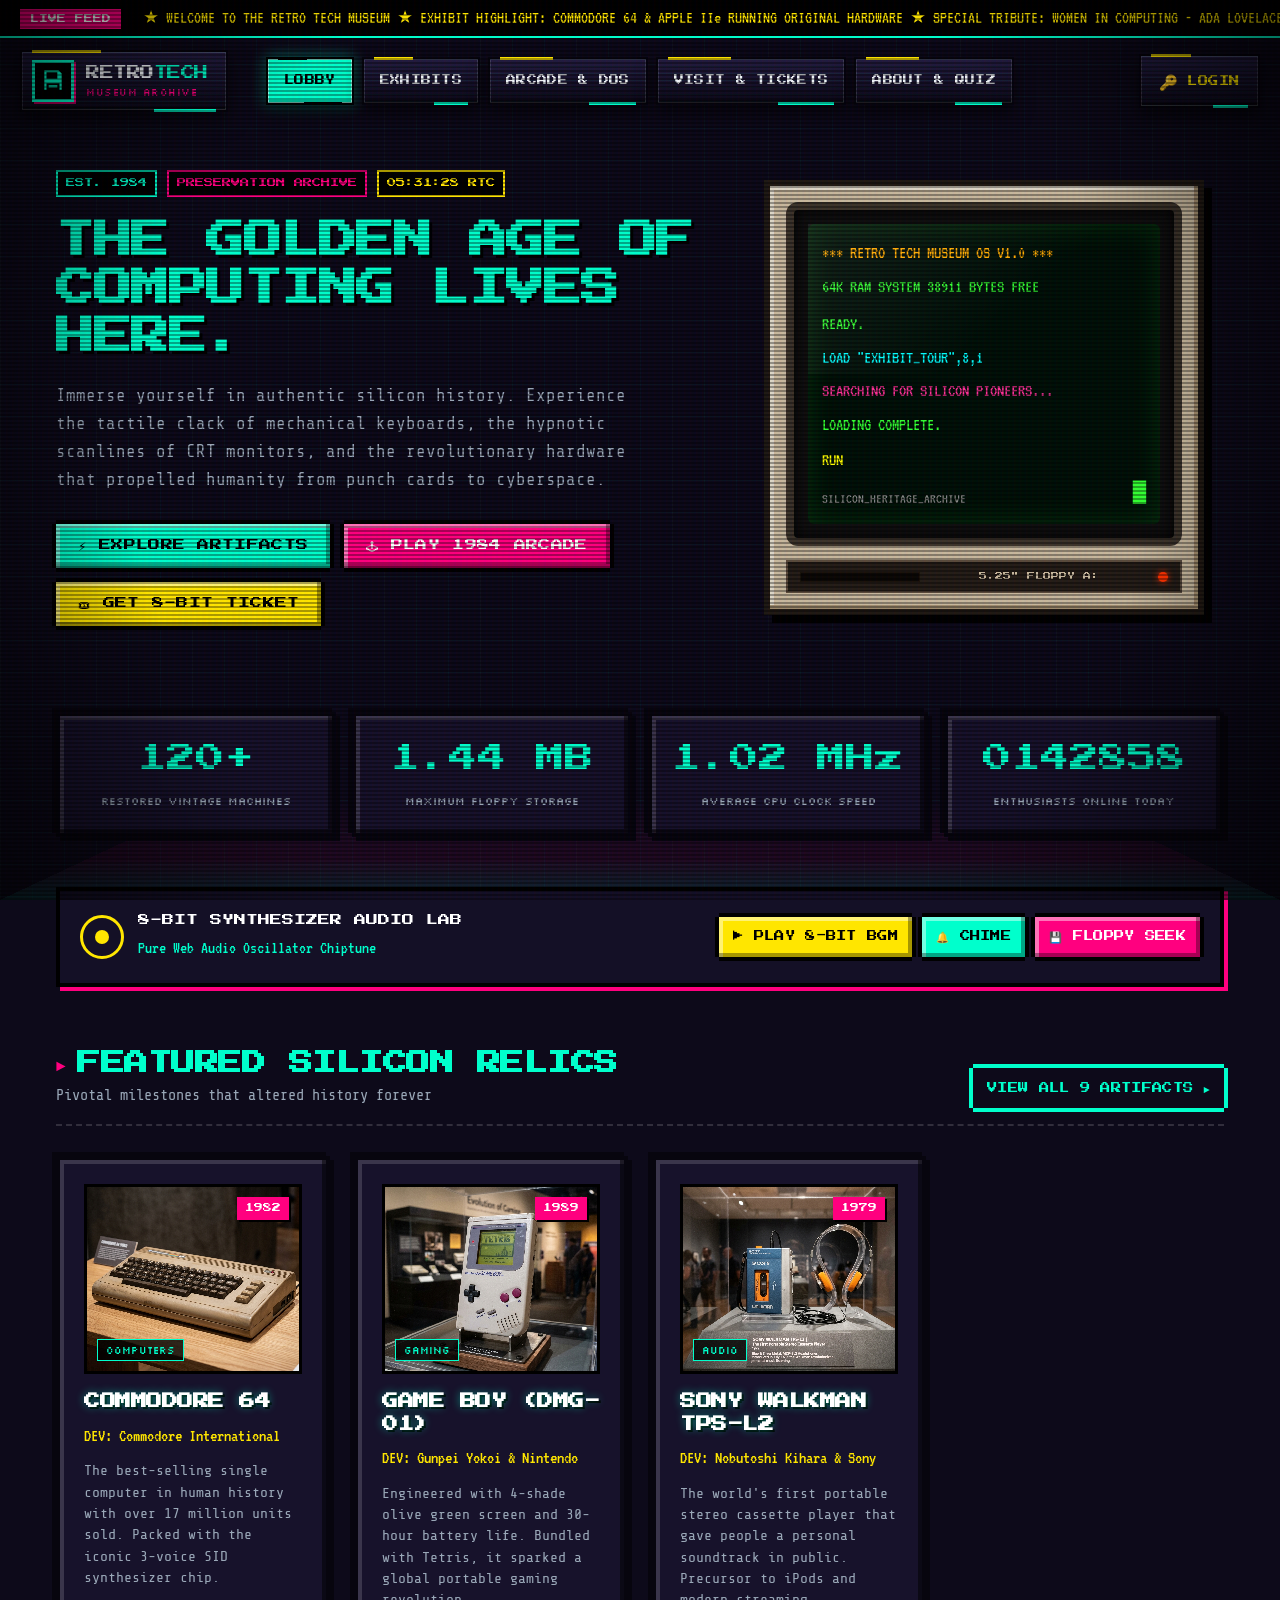
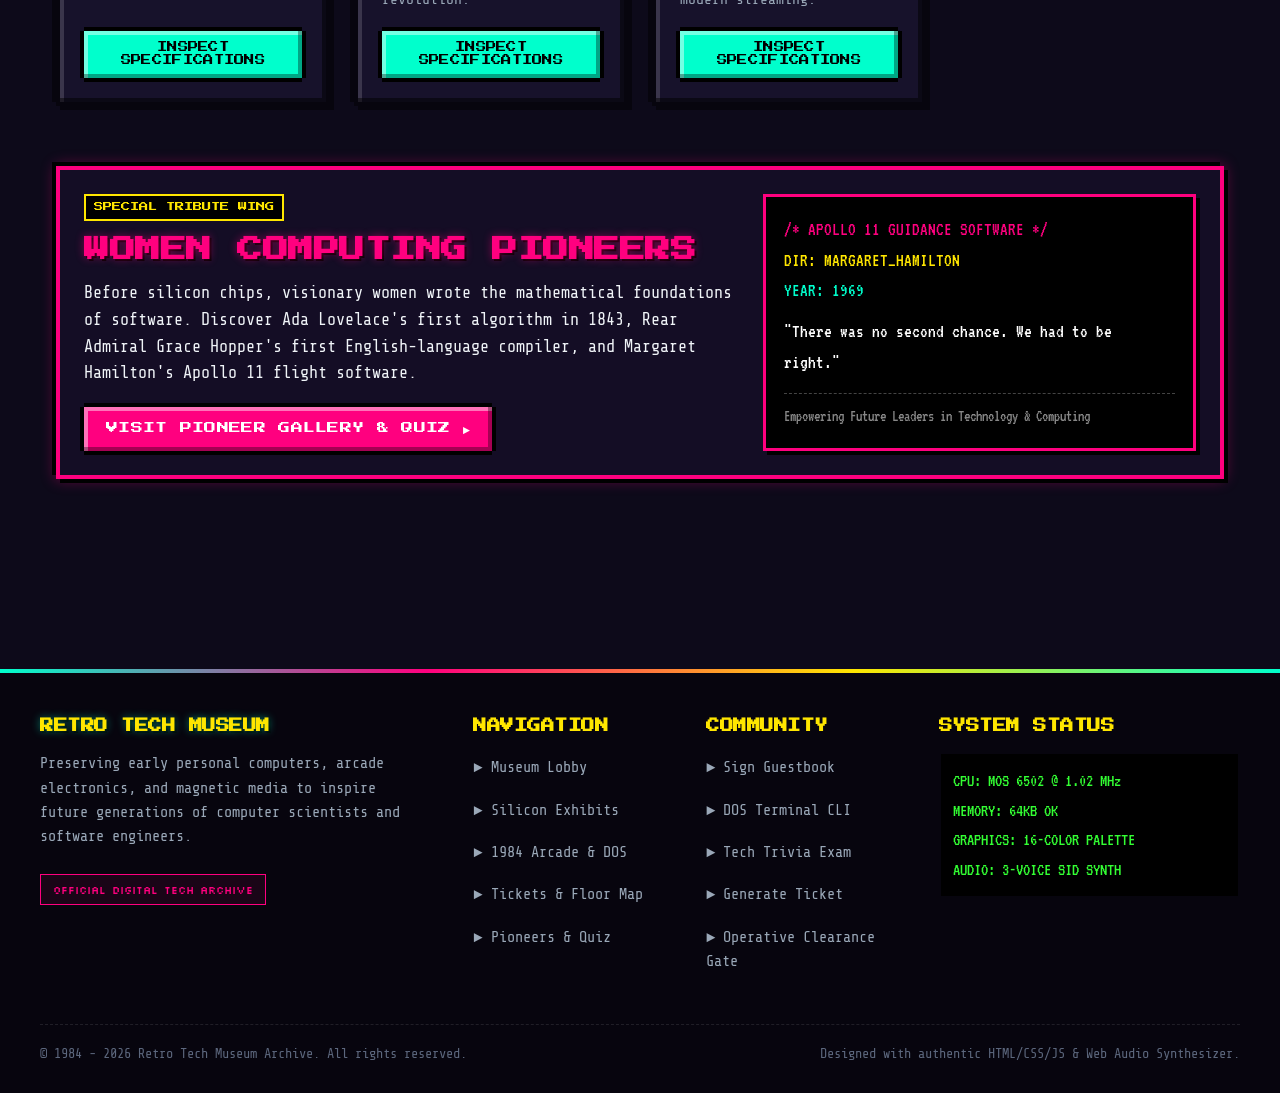
==== commit 8d823b1f: "big update with login system" ====
--- a/index.html
+++ b/index.html
@@ -50,17 +50,11 @@
         </ul>
       </nav>
 
-      <!-- Hardware & Shader Controls -->
+      <!-- Right Side Auth Island & Mobile Navigation Toggle -->
       <div class="header-controls">
-        <button id="btn-toggle-theme" class="ctrl-btn" title="Cycle Retro Color Palettes">
-          🎨 <span id="current-theme-label" class="ctrl-label">CYBER 1984</span>
-        </button>
-        <button id="btn-toggle-crt" class="ctrl-btn active" title="Toggle CRT Scanline Shader">
-          📺 <span class="ctrl-label">CRT: ON</span>
-        </button>
-        <button id="btn-toggle-sfx" class="ctrl-btn active" title="Toggle 8-Bit Audio Effects">
-          🔊 <span class="ctrl-label">SFX: ON</span>
-        </button>
+        <div id="header-user-auth" class="header-auth-container">
+          <!-- Populated dynamically by js/auth.js -->
+        </div>
         <button class="mobile-toggle" aria-label="Toggle navigation menu">
           ☰
         </button>
@@ -292,6 +286,7 @@
           <li><a href="arcade.html#terminal">► DOS Terminal CLI</a></li>
           <li><a href="about.html#quiz">► Tech Trivia Exam</a></li>
           <li><a href="visit.html#tickets">► Generate Ticket</a></li>
+          <li><a href="login.html">► Operative Clearance Gate</a></li>
         </ul>
       </div>
 
@@ -314,6 +309,7 @@
 
   <!-- Scripts -->
   <script src="js/audio.js"></script>
+  <script src="js/auth.js"></script>
   <script src="js/common.js"></script>
 </body>
 </html>
--- a/css/style.css
+++ b/css/style.css
@@ -117,11 +117,9 @@
 @keyframes retroPageFadeIn {
   from {
     opacity: 0;
-    transform: translateY(4px);
   }
   to {
     opacity: 1;
-    transform: translateY(0);
   }
 }
 
@@ -130,24 +128,20 @@
   color: var(--text-main);
   font-family: var(--font-tech);
   line-height: 1.6;
-  overflow-x: hidden;
-  max-width: 100%;
-  width: 100%;
-  position: relative;
+  overflow-x: clip;
   min-height: 100vh;
   cursor: url("data:image/svg+xml,%3Csvg xmlns='http://www.w3.org/2000/svg' width='20' height='20' viewBox='0 0 20 20'%3E%3Cpolygon points='0,0 0,16 5,12 8,19 11,18 8,11 15,11' fill='%2300ffcc' stroke='%23000' stroke-width='1'/%3E%3C/svg%3E"), auto;
-  transition: background-color 0.3s ease, color 0.3s ease, opacity 0.18s ease, transform 0.18s ease;
-  animation: retroPageFadeIn 0.3s cubic-bezier(0.16, 1, 0.3, 1) forwards;
+  transition: background-color 0.3s ease, color 0.3s ease, opacity 0.18s ease;
+  animation: retroPageFadeIn 0.3s ease;
 }
 
 body.page-transitioning {
   opacity: 0 !important;
-  transform: translateY(-4px) !important;
   pointer-events: none !important;
 }
 
 /* Media Elements Safety Reset */
-img, svg, canvas, video, iframe {
+img, video, iframe {
   max-width: 100%;
   height: auto;
 }
@@ -729,6 +723,435 @@
   touch-action: manipulation;
 }
 
+/* ==========================================================================
+   UI POLISH LAYER - Header, Navigation, Buttons & Controls
+   ========================================================================== */
+
+/* Header: layered gradient + animated neon edge */
+.retro-header {
+  background:
+    linear-gradient(180deg, rgba(23, 18, 43, 0.97) 0%, rgba(13, 10, 26, 0.96) 100%);
+  border-bottom: 3px solid var(--border-dark);
+  box-shadow: 0 3px 0 0 var(--primary), 0 8px 22px rgba(0, 0, 0, 0.55);
+}
+
+.retro-header::after {
+  content: "";
+  position: absolute;
+  left: 0;
+  right: 0;
+  bottom: -6px;
+  height: 3px;
+  background: linear-gradient(90deg, transparent, var(--secondary), var(--accent), var(--primary), transparent);
+  background-size: 200% 100%;
+  opacity: 0.85;
+  animation: headerNeonSlide 6s linear infinite;
+  pointer-events: none;
+}
+
+@keyframes headerNeonSlide {
+  0% { background-position: 0% 0; }
+  100% { background-position: 200% 0; }
+}
+
+/* Logo micro-interaction */
+.retro-logo .logo-icon {
+  transition: transform 0.2s ease, box-shadow 0.2s ease;
+}
+.retro-logo:hover .logo-icon {
+  transform: rotate(-6deg) scale(1.06);
+  box-shadow: 3px 3px 0 0 var(--secondary), 0 0 14px var(--primary-glow);
+}
+.retro-logo:focus-visible {
+  outline: 3px solid var(--accent);
+  outline-offset: 4px;
+}
+
+/* Nav links: sliding underline indicator */
+.nav-item a {
+  white-space: nowrap;
+  overflow: hidden;
+}
+.nav-item a::after {
+  content: "";
+  position: absolute;
+  left: 12%;
+  right: 12%;
+  bottom: 3px;
+  height: 2px;
+  background: var(--secondary);
+  transform: scaleX(0);
+  transform-origin: left;
+  transition: transform 0.25s ease;
+}
+.nav-item a:hover {
+  transform: none;
+  box-shadow: 0 0 10px var(--primary-glow);
+}
+.nav-item a:hover::after {
+  transform: scaleX(1);
+}
+.nav-item a.active {
+  box-shadow: 2px 2px 0 0 #000, 0 0 14px var(--primary-glow);
+}
+.nav-item a.active::after {
+  background: #000;
+  transform: scaleX(1);
+}
+.nav-item a:focus-visible {
+  outline: 3px solid var(--accent);
+  outline-offset: 2px;
+}
+
+/* Header control buttons */
+.ctrl-btn {
+  position: relative;
+  white-space: nowrap;
+  box-shadow: 2px 2px 0 0 #000;
+  transition: background 0.15s ease, color 0.15s ease, transform 0.12s ease, box-shadow 0.15s ease;
+}
+.ctrl-btn:hover {
+  box-shadow: 2px 2px 0 0 #000, 0 0 12px var(--primary-glow);
+}
+.ctrl-btn:active {
+  transform: translate(2px, 2px);
+  box-shadow: 0 0 0 0 #000;
+}
+.ctrl-btn.active {
+  box-shadow: 2px 2px 0 0 #000, 0 0 10px var(--secondary-glow);
+}
+.ctrl-btn:focus-visible,
+.mobile-toggle:focus-visible {
+  outline: 3px solid var(--accent);
+  outline-offset: 2px;
+}
+.mobile-toggle {
+  box-shadow: 2px 2px 0 0 #000;
+  transition: background 0.15s ease, color 0.15s ease, transform 0.12s ease;
+}
+.mobile-toggle:hover {
+  background: var(--primary);
+  color: #000;
+}
+.mobile-toggle:active {
+  transform: translate(2px, 2px);
+  box-shadow: none;
+}
+
+/* Pixel buttons: shine sweep, lift & press depth */
+.pixel-btn {
+  overflow: hidden;
+  line-height: 1.3;
+  text-align: center;
+  letter-spacing: 0.3px;
+  transition: background-color 0.15s ease, color 0.15s ease, transform 0.12s ease, box-shadow 0.15s ease;
+}
+.pixel-btn::after {
+  content: "";
+  position: absolute;
+  top: 0;
+  left: -70%;
+  width: 45%;
+  height: 100%;
+  background: linear-gradient(100deg, transparent, rgba(255, 255, 255, 0.45), transparent);
+  transform: skewX(-20deg);
+  pointer-events: none;
+  transition: left 0.5s ease;
+}
+.pixel-btn:focus-visible {
+  outline: 3px solid var(--accent);
+  outline-offset: 5px;
+}
+.pixel-btn:active {
+  transform: translateY(3px);
+}
+.pixel-btn:disabled,
+.pixel-btn[disabled] {
+  opacity: 0.5;
+  cursor: not-allowed;
+  filter: grayscale(0.6);
+  transform: none;
+}
+
+/* Hover lift/shine only on devices that truly hover (avoids sticky hover on phones) */
+@media (hover: hover) and (pointer: fine) {
+  .pixel-btn:hover {
+    transform: translateY(-2px);
+  }
+  .pixel-btn:hover::after {
+    left: 120%;
+  }
+  .pixel-btn:active {
+    transform: translateY(2px);
+  }
+  .filter-pill-btn:hover {
+    transform: translateY(-2px);
+  }
+}
+
+/* Filter pills & misc controls */
+.filter-pill-btn {
+  box-shadow: 2px 2px 0 0 #000;
+  transition: background 0.15s ease, color 0.15s ease, transform 0.12s ease, box-shadow 0.15s ease;
+  min-height: 40px;
+}
+.filter-pill-btn:active {
+  transform: translate(2px, 2px);
+  box-shadow: none;
+}
+.filter-pill-btn:focus-visible {
+  outline: 3px solid var(--accent);
+  outline-offset: 2px;
+}
+
+#btn-back-to-top {
+  box-shadow: 0 0 0 3px #000, 0 6px 16px rgba(0, 0, 0, 0.6);
+}
+
+@media (prefers-reduced-motion: reduce) {
+  .retro-header::after,
+  .pixel-btn::after {
+    animation: none;
+    transition: none;
+  }
+  .pixel-btn,
+  .ctrl-btn,
+  .nav-item a {
+    transition: none;
+  }
+}
+
+/* ==========================================================================
+   FLOATING ISLAND HEADER (Desktop & Tablet)
+   Logo (left) | Segmented centered menu | Controls (right) - separate floating panels
+   ========================================================================== */
+@keyframes headerFloat {
+  0%, 100% { transform: translateY(0); }
+  50% { transform: translateY(-3px); }
+}
+
+@media (min-width: 769px) {
+  .retro-header {
+    background: none;
+    border-bottom: 0;
+    box-shadow: none;
+    backdrop-filter: none;
+    -webkit-backdrop-filter: none;
+    padding: 12px 0 6px;
+    pointer-events: none; /* gaps between islands stay click-through */
+  }
+  .retro-header::after {
+    display: none;
+  }
+
+  .nav-container {
+    display: grid;
+    grid-template-columns: 1fr auto 1fr;
+    grid-template-areas: "logo nav ctrl";
+    align-items: center;
+    gap: 14px;
+    height: auto;
+    max-width: 1320px;
+    padding: 0 20px;
+    box-sizing: border-box;
+  }
+
+  .retro-logo { grid-area: logo; justify-self: start; }
+  .nav-container > nav { grid-area: nav; justify-self: center; }
+  .header-controls { grid-area: ctrl; justify-self: end; }
+
+  .retro-logo,
+  .nav-menu,
+  .header-controls {
+    pointer-events: auto;
+  }
+
+  /* Shared sci-fi panel look */
+  .retro-logo,
+  .header-controls,
+  .nav-item a {
+    position: relative;
+    background:
+      linear-gradient(rgba(0, 255, 204, 0.05) 1px, transparent 1px) 0 0 / 100% 7px,
+      linear-gradient(180deg, #231c40 0%, #0c0918 100%);
+    border: 2px solid var(--border-dark);
+    box-shadow:
+      inset 0 0 0 1px rgba(255, 255, 255, 0.14),
+      inset 0 -3px 0 rgba(0, 0, 0, 0.45),
+      0 8px 18px rgba(0, 0, 0, 0.55);
+    transition: border-color 0.2s ease, box-shadow 0.2s ease, transform 0.18s ease, background 0.2s ease, color 0.2s ease;
+  }
+
+  /* Accent: gold bar top-left */
+  .retro-logo::before,
+  .header-controls::before,
+  .nav-item a::before {
+    content: "";
+    position: absolute;
+    top: -2px;
+    left: 10px;
+    width: 34%;
+    height: 3px;
+    background: var(--accent);
+    pointer-events: none;
+  }
+  /* Accent: teal bar bottom-right */
+  .retro-logo::after,
+  .header-controls::after,
+  .nav-item a::after {
+    content: "";
+    position: absolute;
+    left: auto;
+    right: 10px;
+    bottom: -2px;
+    width: 30%;
+    height: 3px;
+    background: var(--primary);
+    transform: none;
+    pointer-events: none;
+    transition: width 0.25s ease;
+  }
+
+  /* Logo island */
+  .retro-logo {
+    padding: 8px 18px 8px 10px;
+    animation: headerFloat 6s ease-in-out infinite;
+  }
+
+  /* Nav: centered row of separate segmented panels */
+  .nav-menu {
+    gap: 8px;
+    justify-content: center;
+    animation: headerFloat 6s ease-in-out -2s infinite;
+  }
+  .nav-item a {
+    font-size: 0.62rem;
+    padding: 14px 16px;
+    color: var(--text-main);
+    letter-spacing: 0.3px;
+    overflow: visible;
+  }
+  .nav-item a:hover {
+    transform: translateY(-2px);
+    color: var(--primary);
+    border-color: var(--primary);
+    background:
+      linear-gradient(rgba(0, 255, 204, 0.09) 1px, transparent 1px) 0 0 / 100% 7px,
+      linear-gradient(180deg, #2a2250 0%, #100c22 100%);
+    box-shadow:
+      inset 0 0 0 1px rgba(0, 255, 204, 0.35),
+      inset 0 -3px 0 rgba(0, 0, 0, 0.45),
+      0 8px 18px rgba(0, 0, 0, 0.55),
+      0 0 14px var(--primary-glow);
+  }
+  .nav-item a:hover::after {
+    width: 60%;
+    transform: none;
+  }
+  .nav-item a.active {
+    color: #000;
+    background: var(--primary);
+    border-color: #000;
+    box-shadow:
+      inset 0 0 0 1px rgba(255, 255, 255, 0.55),
+      inset 0 -3px 0 rgba(0, 0, 0, 0.3),
+      0 8px 18px rgba(0, 0, 0, 0.55),
+      0 0 16px var(--primary-glow);
+  }
+  .nav-item a.active::before { background: #000; }
+  .nav-item a.active::after { background: #000; width: 45%; transform: none; }
+
+  /* Right-Side Auth & User Profile Floating Island (Desktop) */
+  .header-controls {
+    display: flex;
+    align-items: center;
+    justify-content: center;
+    padding: 0;
+    animation: headerFloat 6s ease-in-out -4s infinite;
+    position: relative;
+    pointer-events: auto;
+  }
+  .header-controls:hover {
+    transform: translateY(-2px);
+    border-color: var(--accent);
+    box-shadow:
+      inset 0 0 0 1px rgba(255, 230, 0, 0.35),
+      inset 0 -3px 0 rgba(0, 0, 0, 0.45),
+      0 8px 18px rgba(0, 0, 0, 0.55),
+      0 0 14px var(--accent-glow);
+  }
+
+  /* Scrolled state: islands get a touch more depth */
+  .retro-header.is-scrolled .retro-logo,
+  .retro-header.is-scrolled .header-controls,
+  .retro-header.is-scrolled .nav-item a:not(.active) {
+    box-shadow:
+      inset 0 0 0 1px rgba(255, 255, 255, 0.14),
+      inset 0 -3px 0 rgba(0, 0, 0, 0.45),
+      0 12px 26px rgba(0, 0, 0, 0.75);
+  }
+}
+
+/* Laptops & Tablets adjustments for Floating Islands */
+@media (min-width: 769px) and (max-width: 1200px) {
+  .nav-item a { font-size: 0.58rem; padding: 12px 10px; }
+  .logo-subtitle { display: none; }
+  .profile-handle-text { max-width: 90px; }
+}
+
+@media (min-width: 769px) and (max-width: 1024px) {
+  .nav-container {
+    grid-template-columns: 1fr auto;
+    grid-template-areas:
+      "logo ctrl"
+      "nav nav";
+    row-gap: 12px;
+  }
+  .logo-subtitle { display: block; }
+  .nav-container > nav { justify-self: center; width: 100%; }
+  .nav-menu { flex-wrap: wrap; justify-content: center; }
+  .nav-item a { font-size: 0.58rem; padding: 12px 12px; }
+}
+
+
+/* ==========================================================================
+   OVERALL UX: scroll progress, reveal-on-scroll
+   ========================================================================== */
+#scroll-progress {
+  position: fixed;
+  top: 0;
+  left: 0;
+  height: 3px;
+  width: 100%;
+  background: linear-gradient(90deg, var(--secondary), var(--accent), var(--primary));
+  box-shadow: 0 0 10px var(--primary-glow);
+  transform: scaleX(0);
+  transform-origin: left;
+  z-index: 100001;
+  pointer-events: none;
+}
+
+.reveal {
+  opacity: 0;
+  transform: translateY(20px);
+  transition: opacity 0.55s ease, transform 0.55s cubic-bezier(0.16, 1, 0.3, 1), box-shadow 0.2s ease, border-color 0.2s ease;
+}
+.reveal.in {
+  opacity: 1;
+  transform: none;
+}
+
+html {
+  scroll-behavior: smooth;
+  scroll-padding-top: 110px;
+}
+
+@media (prefers-reduced-motion: reduce) {
+  html { scroll-behavior: auto; }
+  .reveal { opacity: 1; transform: none; transition: none; }
+  .retro-logo, .nav-menu, .header-controls { animation: none !important; }
+}
+
 /* Top Ticker Bar */
 .retro-ticker-bar {
   background: #000;
@@ -972,10 +1395,42 @@
   margin-top: 4px;
 }
 
+/* --- EXHIBIT FILTERS & SEARCH BAR --- */
+.filter-bar {
+  display: flex;
+  flex-wrap: wrap;
+  gap: 12px;
+  margin-bottom: 24px;
+  align-items: center;
+}
+
+.filter-pill-btn {
+  font-family: var(--font-pixel);
+  font-size: 0.65rem;
+  padding: 10px 16px;
+  background: #000;
+  border: 2px solid var(--primary);
+  color: var(--primary);
+  cursor: pointer;
+  transition: all 0.15s ease;
+  user-select: none;
+}
+
+.filter-pill-btn:hover, .filter-pill-btn.active {
+  background: var(--primary);
+  color: #000;
+  box-shadow: 0 0 10px var(--primary-glow);
+}
+
+.search-wrap {
+  flex-grow: 1;
+  min-width: 240px;
+}
+
 /* --- EXHIBIT CARDS GRID --- */
 .exhibits-grid {
   display: grid;
-  grid-template-columns: repeat(auto-fill, minmax(290px, 1fr));
+  grid-template-columns: repeat(auto-fill, minmax(260px, 1fr));
   gap: 24px;
 }
 
@@ -1107,9 +1562,15 @@
   width: 100%;
 }
 
+.exhibit-card-actions a:only-child,
+.exhibit-card-actions button:only-child {
+  grid-column: 1 / -1;
+}
+
 .exhibit-card-actions .pixel-btn {
   width: 100%;
   justify-content: center;
+  text-align: center;
 }
 
 /* --- AUDIO PLAYER COMPONENT (CASSETTE / SYNTH) --- */
@@ -1297,7 +1758,44 @@
   margin-bottom: 8px;
 }
 
-/* --- ARCADE GAME CANVAS & TERMINAL --- */
+/* --- ARCADE GAME CABINET & CANVAS --- */
+.arcade-cabinet-wrapper {
+  max-width: 720px;
+  width: 100%;
+  margin: 0 auto 50px;
+  box-sizing: border-box;
+}
+
+.arcade-marquee {
+  background: #ff007f;
+  color: #fff;
+  font-family: var(--font-pixel);
+  text-align: center;
+  padding: 12px;
+  border: 6px solid #000;
+  box-shadow: 0 0 16px var(--secondary-glow);
+  font-size: 1.1rem;
+  letter-spacing: 2px;
+  box-sizing: border-box;
+}
+
+.arcade-controls-pad {
+  display: flex;
+  justify-content: space-between;
+  align-items: center;
+  background: #110e22;
+  border: 4px solid #000;
+  padding: 16px;
+  margin-top: 10px;
+  width: 100%;
+  box-sizing: border-box;
+}
+
+.dpad-btn-group {
+  display: flex;
+  gap: 10px;
+}
+
 .arcade-viewport-frame {
   background: #050409;
   border: 8px solid #201a3d;
@@ -1470,7 +1968,8 @@
 }
 
 #ticketCanvas {
-  max-width: 100%;
+  width: 100%;
+  max-width: 620px;
   aspect-ratio: 620 / 260;
   height: auto;
   box-shadow: 0 8px 24px rgba(0,0,0,0.8);
@@ -1553,12 +2052,13 @@
 /* --- MODAL DIALOG --- */
 .pixel-modal-backdrop {
   position: fixed;
-  top: 0;
-  left: 0;
-  width: 100vw;
-  height: 100vh;
-  background: rgba(0, 0, 0, 0.85);
+  inset: 0;
+  width: 100%;
+  height: 100%;
+  height: 100dvh;
+  background: rgba(0, 0, 0, 0.88);
   backdrop-filter: blur(4px);
+  -webkit-backdrop-filter: blur(4px);
   z-index: 9999;
   display: flex;
   align-items: center;
@@ -1567,6 +2067,9 @@
   opacity: 0;
   pointer-events: none;
   transition: opacity 0.2s ease;
+  overflow-y: auto;
+  -webkit-overflow-scrolling: touch;
+  box-sizing: border-box;
 }
 
 .pixel-modal-backdrop.open {
@@ -1584,11 +2087,14 @@
   max-width: 680px;
   width: 100%;
   max-height: 90vh;
+  max-height: 90dvh;
   overflow-y: auto;
+  -webkit-overflow-scrolling: touch;
   padding: 24px;
   position: relative;
   transform: scale(0.95);
   transition: transform 0.2s ease;
+  box-sizing: border-box;
 }
 
 .pixel-modal-backdrop.open .pixel-modal {
@@ -1603,19 +2109,173 @@
   border: 2px solid var(--secondary);
   color: var(--secondary);
   font-family: var(--font-pixel);
-  font-size: 0.8rem;
+  font-size: 0.9rem;
   width: 36px;
   height: 36px;
   display: flex;
   align-items: center;
   justify-content: center;
   cursor: pointer;
-  z-index: 10;
+  z-index: 30;
+  transition: all 0.15s ease;
 }
 
 .modal-close-btn:hover {
   background: var(--secondary);
   color: #fff;
+  transform: scale(1.05);
+}
+
+/* Modal Inner Responsive Components */
+.modal-img-container {
+  position: relative;
+  margin-bottom: 18px;
+  border: 4px solid var(--border-dark);
+  overflow: hidden;
+  background: #000;
+  box-shadow: 4px 4px 0 0 #000;
+}
+
+.modal-real-img {
+  width: 100%;
+  max-height: 320px;
+  object-fit: cover;
+  display: block;
+}
+
+.modal-svg-wrap {
+  padding: 30px;
+  min-height: 220px;
+  align-items: center;
+  justify-content: center;
+  background: #07050e;
+}
+
+.modal-svg-inner {
+  width: 180px;
+  height: 140px;
+  margin: 0 auto;
+  display: flex;
+  align-items: center;
+  justify-content: center;
+}
+
+.modal-svg-inner svg {
+  width: 100%;
+  height: 100%;
+}
+
+.modal-view-toggle-bar {
+  position: absolute;
+  bottom: 10px;
+  right: 10px;
+  display: flex;
+  gap: 8px;
+  z-index: 5;
+}
+
+.modal-header-meta {
+  text-align: center;
+  margin-bottom: 20px;
+}
+
+.modal-item-title {
+  font-size: 1.4rem;
+  margin-top: 8px;
+  line-height: 1.3;
+}
+
+.modal-item-author {
+  color: var(--secondary);
+  font-family: var(--font-pixel-condensed);
+  font-size: 0.85rem;
+  margin-top: 4px;
+}
+
+.modal-specs-box {
+  background: #0d0a1a;
+  margin-bottom: 20px;
+  border-color: var(--secondary);
+  padding: 16px;
+}
+
+.modal-specs-heading {
+  font-size: 0.8rem;
+  margin-bottom: 12px;
+}
+
+.modal-specs-grid {
+  display: grid;
+  grid-template-columns: 1fr 1fr;
+  gap: 10px 16px;
+  font-family: var(--font-tech);
+  font-size: 0.95rem;
+}
+
+.modal-spec-item {
+  line-height: 1.4;
+  word-break: break-word;
+}
+
+.modal-spec-full {
+  grid-column: 1 / -1;
+}
+
+.modal-section-block {
+  margin-bottom: 16px;
+}
+
+.modal-section-title {
+  font-size: 0.8rem;
+  margin-bottom: 8px;
+}
+
+.modal-section-desc {
+  font-family: var(--font-tech);
+  line-height: 1.5;
+  color: var(--text-main);
+  font-size: 0.98rem;
+}
+
+.modal-quote-block {
+  margin-bottom: 24px;
+}
+
+.modal-quote-text {
+  font-family: var(--font-tech);
+  color: var(--accent);
+  border-left: 3px solid var(--accent);
+  padding-left: 12px;
+  font-style: italic;
+  font-size: 0.98rem;
+  line-height: 1.4;
+}
+
+.modal-actions-bar {
+  display: flex;
+  gap: 12px;
+  justify-content: flex-end;
+  flex-wrap: wrap;
+}
+
+/* Global Content Grids (About & Visit) */
+.mission-grid {
+  display: grid;
+  grid-template-columns: 1.2fr 0.8fr;
+  gap: 30px;
+  align-items: center;
+}
+
+.guestbook-grid {
+  display: grid;
+  grid-template-columns: 1fr 1.3fr;
+  gap: 30px;
+}
+
+.ticket-btn-row {
+  display: flex;
+  gap: 10px;
+  margin-top: 10px;
 }
 
 /* --- RETRO PIXEL TOAST NOTIFICATIONS --- */
@@ -2106,6 +2766,86 @@
     padding: 14px 12px;
     font-size: 1.05rem;
   }
+
+  /* Inspect Modal on Mobile */
+  .pixel-modal-backdrop {
+    align-items: flex-start;
+    padding: 10px 8px;
+  }
+  .pixel-modal {
+    padding: 16px 12px;
+    margin: 8px auto;
+    max-height: 94vh;
+    max-height: 94dvh;
+    border-width: 3px;
+    box-shadow: 0 0 16px rgba(0, 255, 204, 0.4);
+  }
+  .modal-close-btn {
+    top: 8px;
+    right: 8px;
+    width: 38px;
+    height: 38px;
+    font-size: 1.1rem;
+    z-index: 50;
+  }
+  .modal-item-title {
+    font-size: 1.15rem;
+  }
+  .modal-specs-box {
+    padding: 12px 10px;
+  }
+  .modal-specs-grid {
+    grid-template-columns: 1fr;
+    gap: 8px;
+    font-size: 0.88rem;
+  }
+  .modal-actions-bar {
+    flex-direction: column;
+    gap: 8px;
+  }
+  .modal-actions-bar .pixel-btn {
+    width: 100%;
+    text-align: center;
+    justify-content: center;
+  }
+  .modal-view-toggle-bar {
+    position: static;
+    background: rgba(0, 0, 0, 0.85);
+    padding: 8px;
+    justify-content: center;
+    border-top: 2px solid var(--border-dark);
+  }
+  .modal-real-img {
+    max-height: 220px;
+  }
+
+  /* Mission & Guestbook Grids on Tablet/Mobile */
+  .mission-grid {
+    grid-template-columns: 1fr;
+    gap: 20px;
+  }
+  .guestbook-grid {
+    grid-template-columns: 1fr;
+    gap: 20px;
+  }
+  .ticket-btn-row {
+    flex-direction: column;
+  }
+  .ticket-btn-row .pixel-btn {
+    width: 100%;
+  }
+
+  /* Arcade cabinet on mobile */
+  .arcade-viewport-frame {
+    border-width: 4px;
+    padding: 8px;
+  }
+  .arcade-marquee {
+    font-size: 0.85rem;
+    padding: 8px 4px;
+    border-width: 4px;
+    letter-spacing: 1px;
+  }
 }
 
 /* Very Small Phones (<= 420px) */
@@ -2174,3 +2914,718 @@
     padding: 10px 4px;
   }
 }
+
+/* ==========================================================================
+   USER AUTHENTICATION & HEADER PROFILE SYSTEM
+   Supports Floating Island Header, Profile Dropdown, Mobile Sync & Clearance Badges
+   ========================================================================== */
+
+/* Header Auth Container */
+.header-auth-container {
+  display: inline-flex;
+  align-items: center;
+  position: relative;
+  pointer-events: auto;
+}
+
+/* Logged-Out: Login Button Pill */
+.header-auth-login-btn {
+  display: inline-flex;
+  align-items: center;
+  gap: 8px;
+  background: transparent;
+  border: none;
+  color: var(--accent);
+  font-family: var(--font-pixel);
+  font-size: 0.65rem;
+  letter-spacing: 0.6px;
+  padding: 13px 18px;
+  min-height: 38px;
+  text-decoration: none;
+  cursor: pointer;
+  user-select: none;
+  touch-action: manipulation;
+  transition: all 0.15s ease;
+  position: relative;
+  white-space: nowrap;
+}
+
+.header-auth-login-btn:hover {
+  color: #fff;
+  text-shadow: 0 0 10px var(--accent-glow);
+}
+
+.header-auth-login-btn:active {
+  transform: translate(2px, 2px);
+}
+
+.auth-icon-pulse {
+  display: inline-block;
+  font-size: 0.95rem;
+  animation: keyPulse 2s ease-in-out infinite;
+}
+
+@keyframes keyPulse {
+  0%, 100% { transform: scale(1); filter: drop-shadow(0 0 2px var(--accent)); }
+  50% { transform: scale(1.15) rotate(-8deg); filter: drop-shadow(0 0 6px var(--accent)); }
+}
+
+/* Logged-In: Profile Dropdown Wrapper */
+.header-profile-dropdown-wrapper {
+  position: relative;
+  display: inline-flex;
+  align-items: center;
+}
+
+.header-profile-btn {
+  display: inline-flex;
+  align-items: center;
+  gap: 8px;
+  background: transparent;
+  border: none;
+  color: var(--text-main);
+  font-family: var(--font-pixel);
+  font-size: 0.62rem;
+  letter-spacing: 0.4px;
+  padding: 12px 16px;
+  min-height: 38px;
+  cursor: pointer;
+  user-select: none;
+  touch-action: manipulation;
+  transition: all 0.15s ease;
+  white-space: nowrap;
+}
+
+.header-profile-btn:hover {
+  color: var(--primary);
+  text-shadow: 0 0 8px var(--primary-glow);
+}
+
+.header-profile-btn:active {
+  transform: translate(2px, 2px);
+}
+
+.profile-avatar-icon {
+  font-size: 1.15rem;
+  line-height: 1;
+}
+
+.profile-handle-text {
+  font-family: var(--font-pixel);
+  font-size: 0.6rem;
+  color: var(--primary);
+  max-width: 140px;
+  overflow: hidden;
+  text-overflow: ellipsis;
+  white-space: nowrap;
+}
+
+.profile-status-dot {
+  width: 8px;
+  height: 8px;
+  border-radius: 50%;
+  background: #00ff66;
+  box-shadow: 0 0 8px #00ff66;
+  animation: statusBlink 2.2s infinite ease-in-out;
+}
+
+@keyframes statusBlink {
+  0%, 100% { opacity: 1; transform: scale(1); }
+  50% { opacity: 0.4; transform: scale(0.85); }
+}
+
+.profile-arrow {
+  font-size: 0.55rem;
+  color: var(--text-muted);
+  transition: transform 0.2s ease;
+}
+
+.header-profile-btn[aria-expanded="true"] .profile-arrow {
+  transform: rotate(180deg);
+  color: var(--accent);
+}
+
+/* Profile Dropdown Dossier Menu */
+.header-profile-menu {
+  position: absolute;
+  top: calc(100% + 10px);
+  right: 0;
+  min-width: 300px;
+  background:
+    linear-gradient(rgba(0, 255, 204, 0.05) 1px, transparent 1px) 0 0 / 100% 6px,
+    linear-gradient(180deg, #1b1338 0%, #0a0718 100%);
+  border: 2px solid var(--primary);
+  box-shadow:
+    inset 0 0 0 1px rgba(255, 255, 255, 0.15),
+    inset 0 -3px 0 rgba(0, 0, 0, 0.6),
+    0 14px 34px rgba(0, 0, 0, 0.85),
+    0 0 20px var(--primary-glow);
+  padding: 16px;
+  z-index: 1000;
+  display: none;
+  flex-direction: column;
+  gap: 12px;
+  pointer-events: auto;
+}
+
+.header-profile-menu.active {
+  display: flex;
+  animation: retroDossierOpen 0.22s cubic-bezier(0.16, 1, 0.3, 1);
+}
+
+@keyframes retroDossierOpen {
+  from {
+    opacity: 0;
+    transform: translateY(-8px) scale(0.97);
+  }
+  to {
+    opacity: 1;
+    transform: translateY(0) scale(1);
+  }
+}
+
+.profile-menu-header {
+  display: flex;
+  align-items: center;
+  gap: 12px;
+}
+
+.profile-menu-avatar {
+  width: 44px;
+  height: 44px;
+  background: #000;
+  border: 2px solid var(--accent);
+  box-shadow: 2px 2px 0 0 #000, 0 0 8px rgba(255, 230, 0, 0.3);
+  display: flex;
+  align-items: center;
+  justify-content: center;
+  font-size: 1.5rem;
+  flex-shrink: 0;
+}
+
+.profile-menu-info {
+  display: flex;
+  flex-direction: column;
+  gap: 3px;
+  overflow: hidden;
+}
+
+.profile-menu-handle {
+  font-family: var(--font-pixel);
+  font-size: 0.72rem;
+  letter-spacing: 0.5px;
+  white-space: nowrap;
+  overflow: hidden;
+  text-overflow: ellipsis;
+}
+
+.profile-menu-clearance {
+  font-family: var(--font-tech);
+  font-size: 0.85rem;
+  letter-spacing: 0.5px;
+}
+
+.profile-menu-details {
+  border-top: 1px dashed rgba(255, 255, 255, 0.16);
+  border-bottom: 1px dashed rgba(255, 255, 255, 0.16);
+  padding: 10px 0;
+  display: flex;
+  flex-direction: column;
+  gap: 6px;
+  font-family: var(--font-tech);
+  font-size: 0.85rem;
+}
+
+.profile-meta-row {
+  display: flex;
+  justify-content: space-between;
+  align-items: center;
+  gap: 10px;
+}
+
+.profile-meta-row span {
+  color: var(--text-muted);
+  font-size: 0.78rem;
+}
+
+.profile-meta-row strong {
+  color: #fff;
+  font-weight: 500;
+  text-align: right;
+  word-break: break-word;
+}
+
+.profile-menu-actions {
+  display: flex;
+  flex-direction: column;
+  gap: 6px;
+}
+
+.profile-action-link {
+  display: block;
+  font-family: var(--font-pixel-condensed);
+  font-size: 0.75rem;
+  color: var(--text-main);
+  text-decoration: none;
+  background: rgba(0, 0, 0, 0.5);
+  border: 1px solid var(--border-dark);
+  padding: 7px 10px;
+  transition: all 0.15s ease;
+}
+
+.profile-action-link:hover {
+  border-color: var(--primary);
+  color: var(--primary);
+  background: rgba(0, 255, 204, 0.12);
+  padding-left: 14px;
+}
+
+.profile-logout-btn {
+  width: 100%;
+  margin-top: 4px;
+  font-size: 0.62rem;
+  padding: 9px;
+}
+
+/* Permanently hide drawer auth card to keep navigation menu clean and balanced */
+.mobile-drawer-auth-card {
+  display: none !important;
+}
+
+/* ==========================================================================
+   LOGIN / AUTH TERMINAL PAGE STYLES
+   ========================================================================== */
+
+.login-terminal-wrapper {
+  display: flex;
+  justify-content: center;
+  padding: 10px 0 40px;
+  width: 100%;
+}
+
+.login-terminal-box {
+  max-width: 680px;
+  width: 100%;
+  position: relative;
+  background:
+    linear-gradient(rgba(0, 255, 204, 0.04) 1px, transparent 1px) 0 0 / 100% 6px,
+    linear-gradient(180deg, #1b1338 0%, #0a0718 100%);
+  border: 3px solid var(--primary);
+  box-shadow:
+    inset 0 0 0 1px rgba(255, 255, 255, 0.15),
+    inset 0 -4px 0 rgba(0, 0, 0, 0.7),
+    0 16px 36px rgba(0, 0, 0, 0.8),
+    0 0 24px var(--primary-glow);
+  padding: 24px 22px;
+}
+
+.terminal-bezel-top {
+  display: flex;
+  justify-content: space-between;
+  align-items: center;
+  padding-bottom: 12px;
+  margin-bottom: 16px;
+  border-bottom: 2px solid var(--border-dark);
+  flex-wrap: wrap;
+  gap: 8px;
+}
+
+.terminal-led-group {
+  display: flex;
+  align-items: center;
+  gap: 8px;
+}
+
+.terminal-led {
+  width: 10px;
+  height: 10px;
+  border-radius: 50%;
+  display: inline-block;
+  box-shadow: 0 0 8px currentColor;
+}
+
+.led-green { background: #00ff66; color: #00ff66; animation: ledGreenBlink 2.5s infinite; }
+.led-yellow { background: #ffe600; color: #ffe600; }
+.led-red { background: #ff0055; color: #ff0055; animation: ledRedBlink 4s infinite; }
+
+@keyframes ledGreenBlink {
+  0%, 100% { opacity: 1; }
+  50% { opacity: 0.3; }
+}
+@keyframes ledRedBlink {
+  0%, 85%, 100% { opacity: 0.2; }
+  90% { opacity: 1; }
+}
+
+.terminal-sys-tag {
+  font-family: var(--font-pixel-condensed);
+  font-size: 0.72rem;
+  letter-spacing: 0.5px;
+}
+
+.auth-tabs-row {
+  display: grid;
+  grid-template-columns: 1fr 1fr;
+  gap: 10px;
+  margin-bottom: 20px;
+}
+
+.auth-tab-btn {
+  font-family: var(--font-pixel);
+  font-size: 0.65rem;
+  padding: 12px 8px;
+  background: #000;
+  border: 2px solid var(--border-dark);
+  color: var(--text-muted);
+  cursor: pointer;
+  text-align: center;
+  transition: all 0.15s ease;
+  user-select: none;
+}
+
+.auth-tab-btn:hover {
+  border-color: var(--primary);
+  color: var(--text-main);
+}
+
+.auth-tab-btn.active {
+  background: rgba(0, 255, 204, 0.16);
+  border-color: var(--primary);
+  color: var(--primary);
+  box-shadow: 2px 2px 0 0 #000, 0 0 14px var(--primary-glow);
+}
+
+.auth-form-options {
+  display: flex;
+  justify-content: space-between;
+  align-items: center;
+  flex-wrap: wrap;
+  gap: 10px;
+  margin: 14px 0 20px;
+}
+
+.retro-checkbox-label {
+  display: flex;
+  align-items: center;
+  gap: 8px;
+  font-family: var(--font-tech);
+  font-size: 0.95rem;
+  color: var(--text-main);
+  cursor: pointer;
+}
+
+.retro-checkbox-label input[type="checkbox"] {
+  accent-color: var(--primary);
+  width: 16px;
+  height: 16px;
+  cursor: pointer;
+}
+
+.auth-submit-btn {
+  width: 100%;
+  padding: 14px 10px;
+  font-size: 0.72rem;
+}
+
+/* Demo Grid */
+.auth-demo-section {
+  margin-top: 24px;
+  padding-top: 18px;
+  border-top: 2px dashed rgba(255, 255, 255, 0.15);
+}
+
+.auth-demo-header {
+  display: flex;
+  align-items: center;
+  justify-content: space-between;
+  flex-wrap: wrap;
+  gap: 8px;
+  margin-bottom: 12px;
+}
+
+.auth-demo-grid {
+  display: grid;
+  grid-template-columns: repeat(auto-fit, minmax(180px, 1fr));
+  gap: 10px;
+}
+
+.auth-demo-pill {
+  display: flex;
+  align-items: center;
+  gap: 10px;
+  background: #000;
+  border: 1px solid var(--border-dark);
+  padding: 8px 12px;
+  cursor: pointer;
+  text-align: left;
+  transition: all 0.15s ease;
+  user-select: none;
+  width: 100%;
+}
+
+.auth-demo-pill:hover {
+  border-color: var(--accent);
+  background: rgba(255, 230, 0, 0.08);
+  transform: translateY(-2px);
+  box-shadow: 2px 2px 0 0 #000, 0 0 12px rgba(255, 230, 0, 0.25);
+}
+
+.auth-demo-pill:active {
+  transform: translate(2px, 2px);
+  box-shadow: none;
+}
+
+.demo-icon {
+  font-size: 1.35rem;
+  line-height: 1;
+  flex-shrink: 0;
+}
+
+.demo-text strong {
+  display: block;
+  font-family: var(--font-pixel-condensed);
+  font-size: 0.74rem;
+  color: var(--accent);
+  letter-spacing: 0.4px;
+}
+
+.demo-text small {
+  display: block;
+  font-family: var(--font-tech);
+  font-size: 0.8rem;
+  color: var(--text-muted);
+  line-height: 1.2;
+}
+
+/* Diagnostic Console Output */
+.terminal-log-console {
+  margin-top: 22px;
+  background: #000;
+  border: 2px solid var(--border-dark);
+  padding: 12px;
+  font-family: var(--font-terminal);
+  border-left: 4px solid var(--secondary);
+}
+
+.log-console-title {
+  font-size: 1.15rem;
+  margin-bottom: 6px;
+  letter-spacing: 1px;
+}
+
+#auth-log-stream {
+  margin: 0;
+  color: #33ff33;
+  font-size: 1.15rem;
+  line-height: 1.45;
+  white-space: pre-wrap;
+  word-break: break-word;
+}
+
+/* ==========================================================================
+   IMPROVED RETRO PAGE TRANSITIONS (CRT Beam & Shutter)
+   Ultra-smooth, flicker-free vintage page transition system
+   ========================================================================== */
+
+#retro-page-transition {
+  position: fixed;
+  inset: 0;
+  z-index: 999999;
+  pointer-events: none;
+  opacity: 0;
+  visibility: hidden;
+  background:
+    repeating-linear-gradient(
+      180deg,
+      rgba(0, 0, 0, 0.4) 0px,
+      rgba(0, 0, 0, 0.4) 2px,
+      rgba(15, 10, 30, 0.95) 2px,
+      rgba(15, 10, 30, 0.95) 4px
+    ),
+    radial-gradient(ellipse at center, rgba(30, 20, 60, 0.98) 0%, rgba(6, 4, 14, 0.99) 100%);
+  transition: opacity 0.18s cubic-bezier(0.2, 0, 0.2, 1), visibility 0.18s;
+  display: flex;
+  align-items: center;
+  justify-content: center;
+  backdrop-filter: blur(2px);
+  -webkit-backdrop-filter: blur(2px);
+}
+
+#retro-page-transition.active {
+  opacity: 1;
+  visibility: visible;
+  pointer-events: auto;
+}
+
+.transition-beam {
+  position: absolute;
+  left: 0;
+  right: 0;
+  height: 4px;
+  background: linear-gradient(90deg, transparent, var(--primary), #ffffff, var(--secondary), transparent);
+  box-shadow: 0 0 20px var(--primary-glow), 0 0 35px var(--secondary-glow);
+  animation: transitionBeamSweep 0.5s linear infinite;
+  opacity: 0.85;
+}
+
+@keyframes transitionBeamSweep {
+  0% { top: -10px; }
+  100% { top: 100%; }
+}
+
+.transition-badge {
+  display: inline-flex;
+  align-items: center;
+  gap: 12px;
+  background: #000;
+  border: 2px solid var(--primary);
+  box-shadow: 0 0 24px var(--primary-glow), inset 0 0 10px rgba(0, 255, 204, 0.2);
+  padding: 12px 20px;
+  font-family: var(--font-pixel);
+  font-size: 0.65rem;
+  color: var(--primary);
+  letter-spacing: 1px;
+  z-index: 2;
+  transform: scale(0.95);
+  animation: transitionBadgePop 0.2s ease forwards;
+}
+
+@keyframes transitionBadgePop {
+  to { transform: scale(1); }
+}
+
+.transition-spinner {
+  display: inline-block;
+  font-size: 1rem;
+  color: var(--accent);
+  animation: transitionSpin 0.6s linear infinite;
+}
+
+@keyframes transitionSpin {
+  0% { transform: rotate(0deg); }
+  100% { transform: rotate(360deg); }
+}
+
+/* ==========================================================================
+   RESPONSIVE ADJUSTMENTS FOR AUTH & HEADER PROFILE
+   ========================================================================== */
+
+@media (max-width: 768px) {
+  .header-controls {
+    display: flex;
+    align-items: center;
+    gap: 8px;
+    background: none !important;
+    border: none !important;
+    box-shadow: none !important;
+    padding: 0 !important;
+    animation: none !important;
+  }
+  .header-controls::before,
+  .header-controls::after {
+    display: none !important;
+  }
+
+  .header-auth-login-btn {
+    background: #000;
+    border: 2px solid var(--accent);
+    color: var(--accent);
+    box-shadow: 2px 2px 0 0 #000;
+    padding: 6px 10px;
+    font-size: 0.58rem;
+    min-height: 34px;
+    gap: 6px;
+  }
+  .header-auth-login-btn:hover {
+    background: var(--accent);
+    color: #000;
+  }
+
+  .header-profile-btn {
+    background: #000;
+    border: 2px solid var(--primary);
+    color: var(--primary);
+    box-shadow: 2px 2px 0 0 #000;
+    padding: 6px 9px;
+    font-size: 0.56rem;
+    min-height: 34px;
+    gap: 6px;
+  }
+
+  .header-profile-btn .profile-handle-text {
+    max-width: 85px;
+  }
+
+  /* Fixed modal-sheet dropdown on mobile screens to ensure NO overflow */
+  .header-profile-menu {
+    position: fixed;
+    top: calc(var(--nav-height) + 6px);
+    right: 10px;
+    left: 10px;
+    width: auto;
+    min-width: unset;
+    max-width: calc(100vw - 20px);
+    box-shadow: 0 12px 36px rgba(0, 0, 0, 0.95), 0 0 24px var(--primary-glow);
+  }
+
+  .login-terminal-box {
+    padding: 18px 14px;
+  }
+
+  .auth-tabs-row {
+    grid-template-columns: 1fr;
+    gap: 8px;
+  }
+
+  .auth-demo-grid {
+    grid-template-columns: 1fr;
+  }
+}
+
+@media (max-width: 420px) {
+  .header-auth-login-btn {
+    padding: 5px 8px;
+    font-size: 0.52rem;
+    min-height: 32px;
+    gap: 4px;
+  }
+
+  .header-auth-login-btn .auth-btn-label {
+    display: inline-block;
+  }
+
+  .header-profile-btn {
+    padding: 5px 6px;
+    min-height: 32px;
+    gap: 4px;
+  }
+
+  .header-profile-btn .profile-handle-text {
+    max-width: 65px;
+  }
+
+  .profile-menu-header {
+    gap: 8px;
+  }
+
+  .profile-menu-avatar {
+    width: 38px;
+    height: 38px;
+    font-size: 1.25rem;
+  }
+}
+
+@media (prefers-reduced-motion: reduce) {
+  .auth-icon-pulse,
+  .profile-status-dot,
+  .terminal-led,
+  .transition-beam,
+  .transition-spinner {
+    animation: none !important;
+  }
+
+  #retro-page-transition {
+    transition: opacity 0.05s ease !important;
+  }
+}
+
